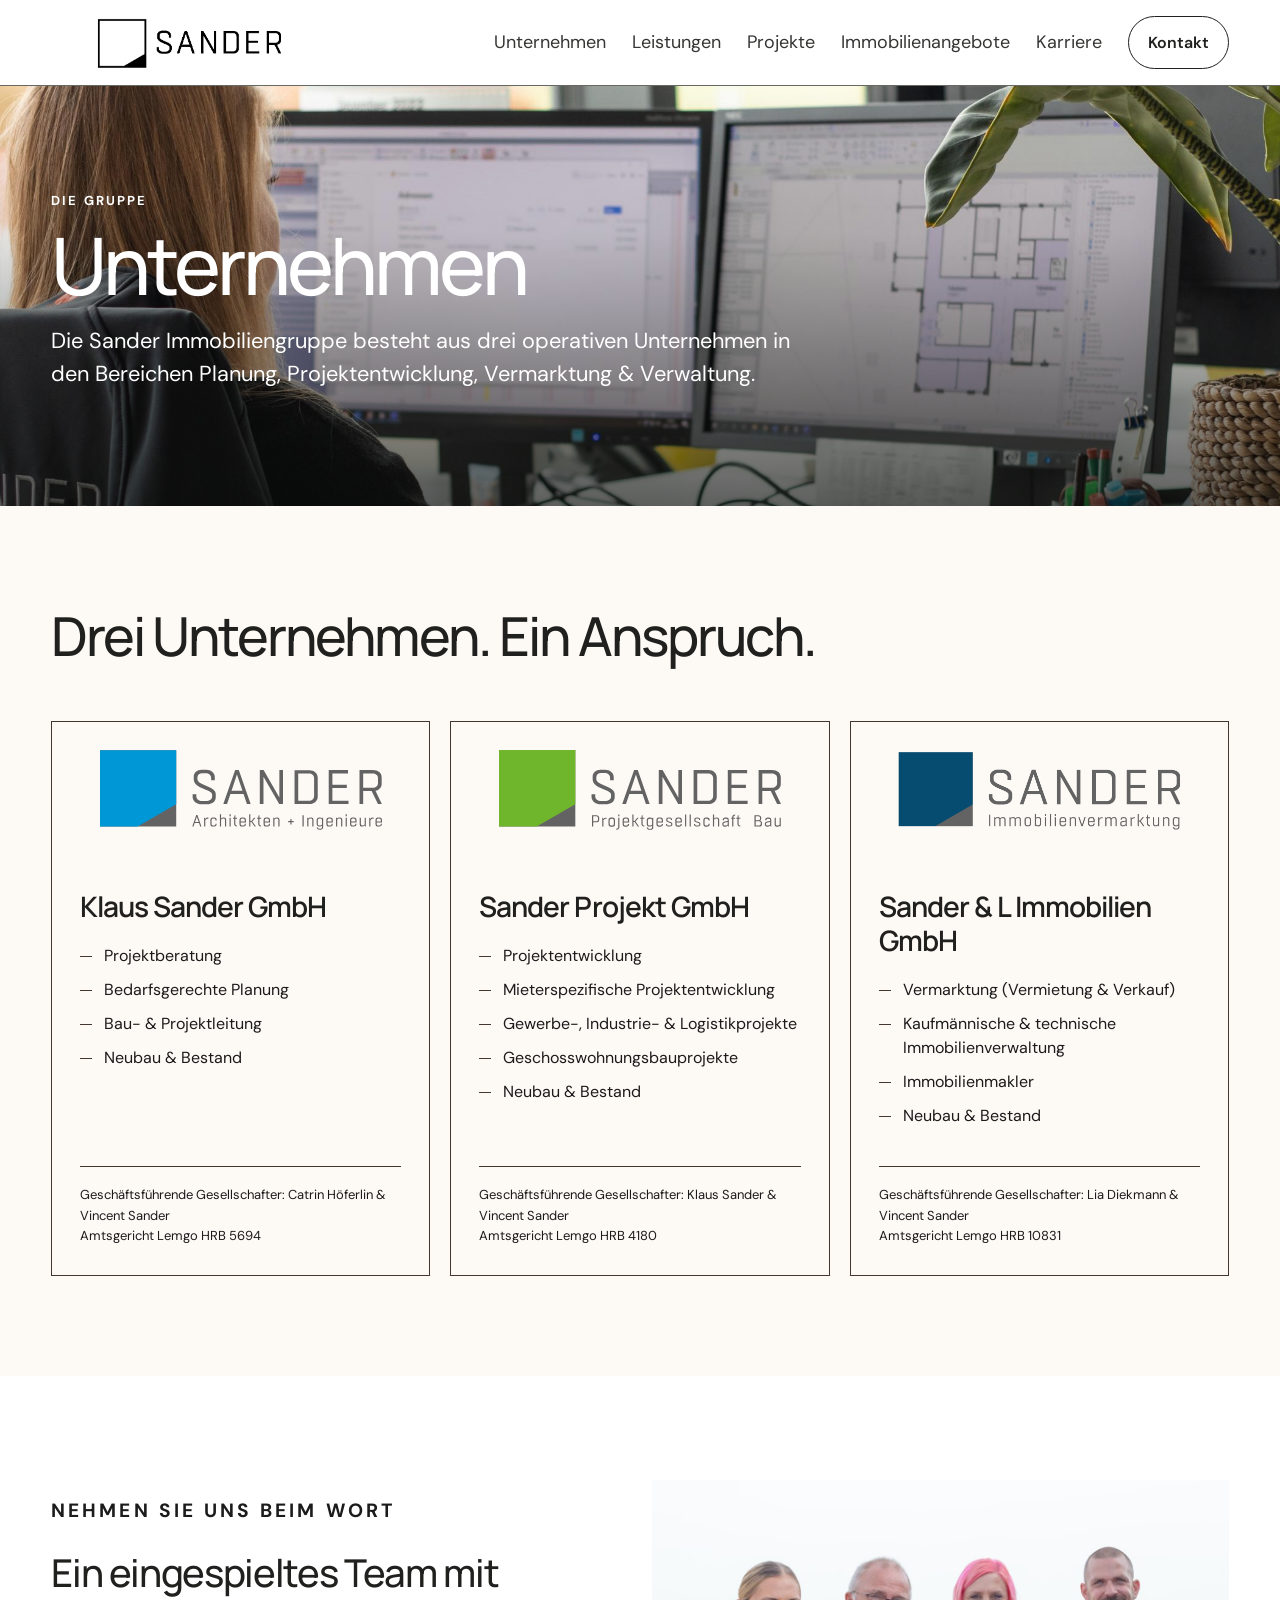
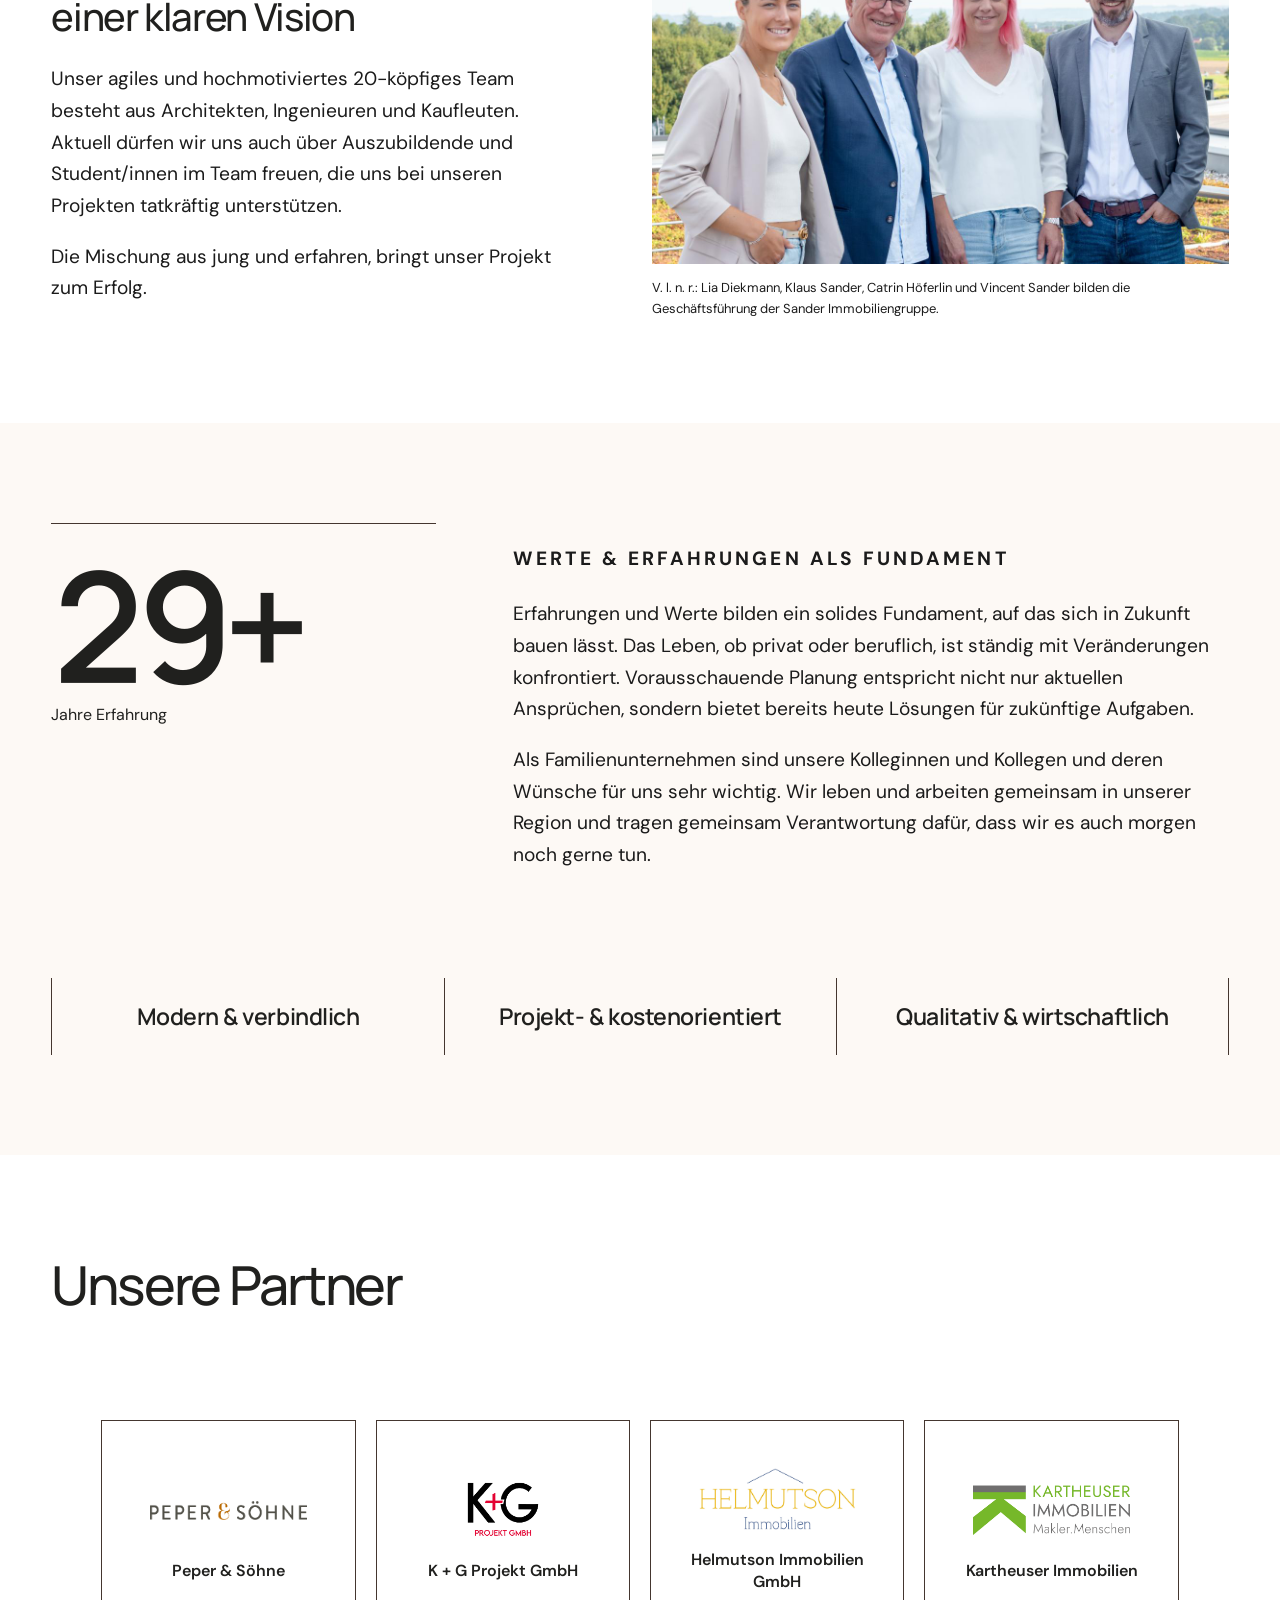
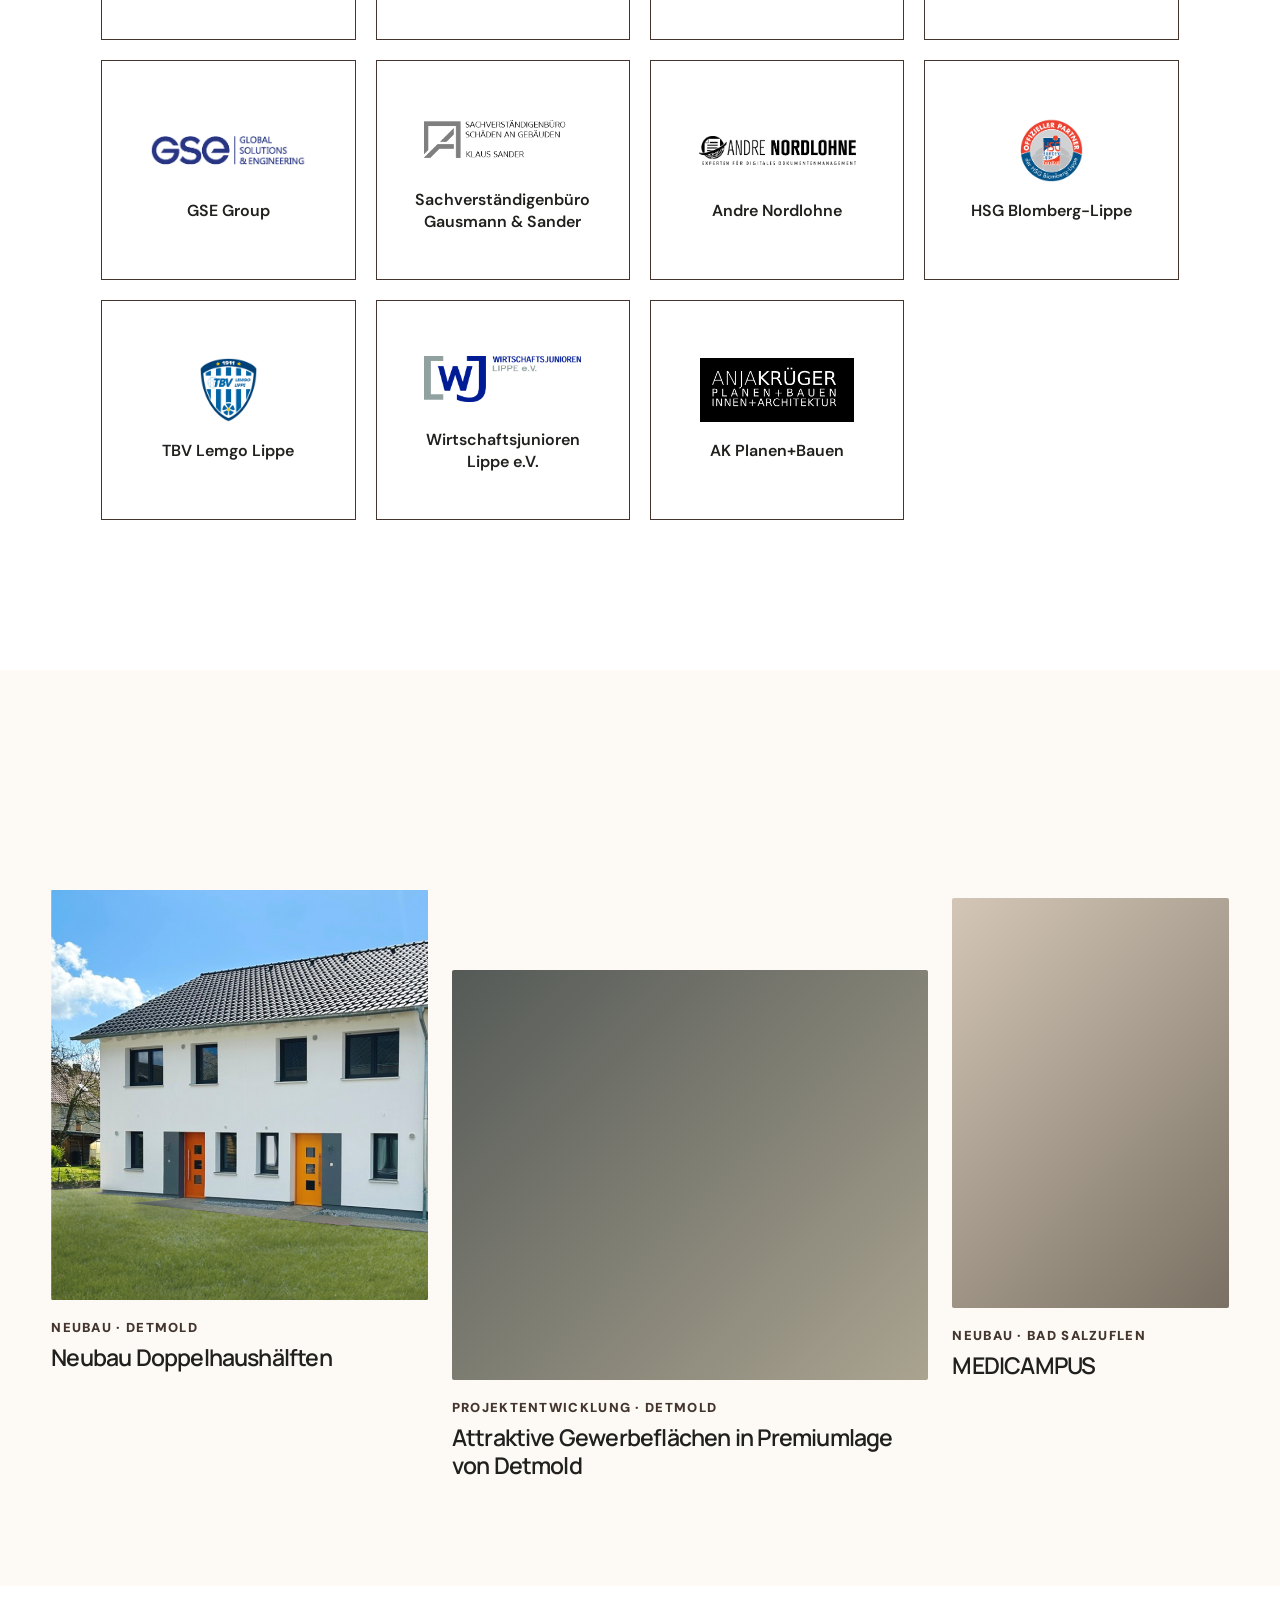
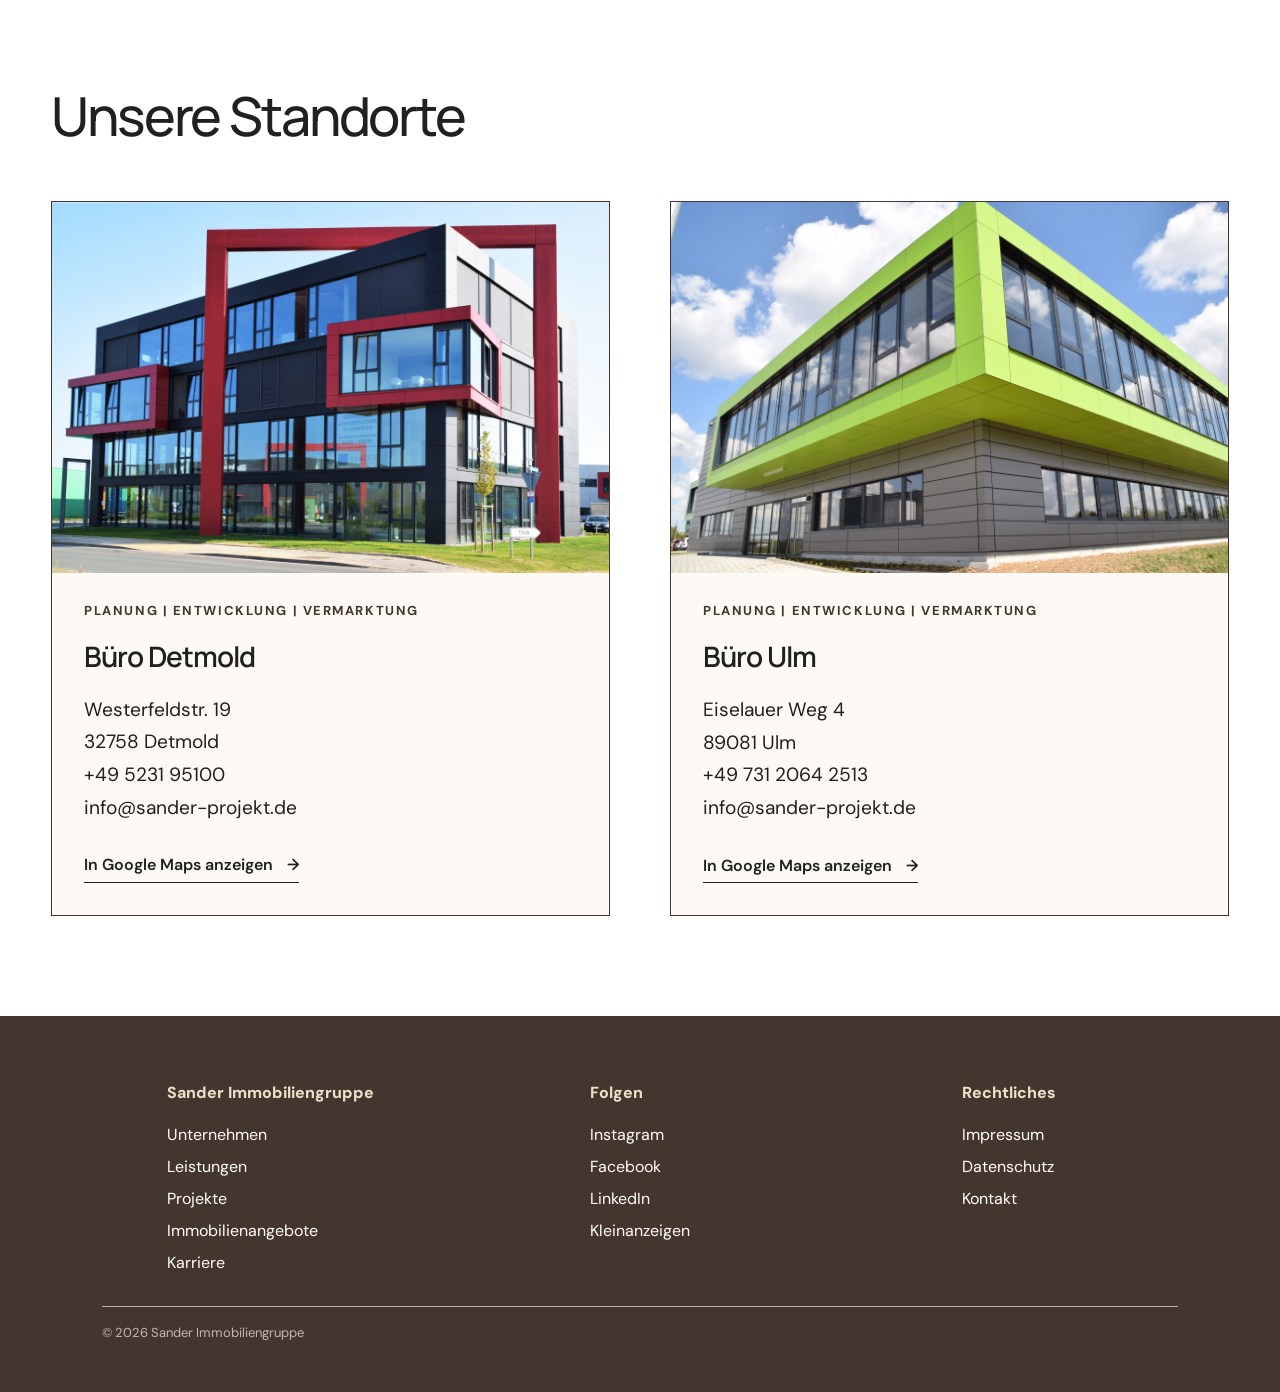
==== public/Unternehmen/unternehmen.html @ 99d67ad9 "Version 1.1" ====
<!-- unternehmen.html -->
<!doctype html>
<html lang="de">
<head>
  <meta charset="utf-8">
  <meta name="viewport" content="width=device-width, initial-scale=1">

  <title>Unternehmen | Sander Immobiliengruppe</title>
  <meta name="description" content="Die Sander Immobiliengruppe: drei Unternehmen für Planung, Projektentwicklung, Vermarktung und Verwaltung. Familienunternehmen mit über 30 Jahren Erfahrung, Büros in Detmold und Ulm.">
  <link rel="canonical" href="https://sander-projekt.de/unternehmen">
  <meta name="robots" content="index, follow">
  <meta property="og:type" content="website">
  <meta property="og:site_name" content="Sander Immobiliengruppe">
  <meta property="og:title" content="Unternehmen | Sander Immobiliengruppe">
  <meta property="og:description" content="Drei Unternehmen, ein Team: Planung, Projektentwicklung, Vermarktung und Verwaltung aus einer Hand.">
  <meta property="og:url" content="https://sander-projekt.de/unternehmen">
  <meta property="og:image" content="https://sander-projekt.de/assets/images/og-image.jpg">
  <meta property="og:locale" content="de_DE">
  <meta name="twitter:card" content="summary_large_image">

  <!-- Favicon-Zeilen aus karriere.html übernehmen -->
  <link rel="stylesheet" href="../assets/css/styles.css">
  <link rel="stylesheet" href="unternehmen.css">

  <script type="application/ld+json">
  {
    "@context": "https://schema.org",
    "@type": "Organization",
    "name": "Sander Immobiliengruppe",
    "url": "https://sander-projekt.de",
    "email": "info@sander-projekt.de",
    "telephone": "+49 5231 95100",
    "address": {
      "@type": "PostalAddress",
      "streetAddress": "Westerfeldstr. 19",
      "postalCode": "32758",
      "addressLocality": "Detmold",
      "addressCountry": "DE"
    }
  }
  </script>
</head>

<body class="subpage">
  <a class="skip-link" href="#inhalt">Zum Inhalt springen</a>

  <header class="site-header" data-header>
    <a class="brand" href="../index.html" aria-label="Sander Immobiliengruppe">
      <img class="brand-logo" src="../assets/images/logo_weiß.png" alt="Sander Immobiliengruppe">
    </a>
    <button class="menu-toggle" type="button" aria-expanded="false" aria-label="Menü"><span></span><span></span></button>
    <nav class="main-nav" aria-label="Hauptnavigation">
      <a href="unternehmen.html" aria-current="page">Unternehmen</a>
      <a href="../Leistungen/leistungen.html">Leistungen</a>
      <a href="../index.html#projekte">Projekte</a>
      <a href="../Immobilienangebote/immobilienangebote.html">Immobilienangebote</a>
      <a href="../Karriere/karriere.html">Karriere</a>
      <a class="nav-contact" href="../index.html#kontakt">Kontakt</a>
    </nav>
  </header>

  <main id="inhalt">
    <!-- Hero -->
    <section class="firm-hero">
      <div class="firm-hero__media"><img src="../assets/images/unternehmen-hero.jpg" alt="Frau am Schreibtisch"> </div>
      <div class="container firm-hero__content">
        <p class="eyebrow">Die Gruppe</p>
        <h1>Unternehmen</h1>
        <p class="firm-hero__lead">Die Sander Immobiliengruppe besteht aus drei operativen Unternehmen in den Bereichen Planung, Projektentwicklung, Vermarktung &amp; Verwaltung.</p>
      </div>
    </section>

    <!-- Drei Unternehmen -->
    <section class="section container" aria-labelledby="firmen-title">
      <h2 id="firmen-title" class="firm-title reveal">Drei Unternehmen. Ein Anspruch.</h2>
      <div class="firm-cards">
        <article class="firm-card reveal">
          <img class="firm-card__logo" src="../assets/images/sander-architektur.svg" alt="Klaus Sander GmbH" loading="lazy"> 
          <h3>Klaus Sander GmbH</h3>
          <ul class="firm-list">
            <li>Projektberatung</li>
            <li>Bedarfsgerechte Planung</li>
            <li>Bau- &amp; Projektleitung</li>
            <li>Neubau &amp; Bestand</li>
          </ul>
          <p class="firm-card__legal">Geschäftsführende Gesellschafter: Catrin Höferlin &amp; Vincent Sander<br>Amtsgericht Lemgo HRB 5694</p>
        </article>
        <article class="firm-card reveal">
          <img class="firm-card__logo" src="../assets/images/sander-projekt.svg" alt="Sander Projekt GmbH" loading="lazy">
          <h3>Sander Projekt GmbH</h3>
          <ul class="firm-list">
            <li>Projektentwicklung</li>
            <li>Mieterspezifische Projektentwicklung</li>
            <li>Gewerbe-, Industrie- &amp; Logistikprojekte</li>
            <li>Geschosswohnungsbauprojekte</li>
            <li>Neubau &amp; Bestand</li>
          </ul>
          <p class="firm-card__legal">Geschäftsführende Gesellschafter: Klaus Sander &amp; Vincent Sander<br>Amtsgericht Lemgo HRB 4180</p>
        </article>
        <article class="firm-card reveal">
          <img class="firm-card__logo" src="../assets/images/sander-immobilienvermarktung.png" alt="Sander & L Immobilien GmbH" loading="lazy">
          <h3>Sander &amp; L Immobilien GmbH</h3>
          <ul class="firm-list">
            <li>Vermarktung (Vermietung &amp; Verkauf)</li>
            <li>Kaufmännische &amp; technische Immobilienverwaltung</li>
            <li>Immobilienmakler</li>
            <li>Neubau &amp; Bestand</li>
          </ul>
          <p class="firm-card__legal">Geschäftsführende Gesellschafter: Lia Diekmann &amp; Vincent Sander<br>Amtsgericht Lemgo HRB 10831</p>
        </article>
      </div>
    </section>

    <!-- Die Geschäftsführung -->
    <section class="section-muted">
      <div class="container firm-team">
        <div class="firm-team__text reveal">
          <p class="section-label">Nehmen Sie uns beim Wort</p>
          <h2>Ein eingespieltes Team mit einer klaren Vision</h2>
          <p>Unser agiles und hochmotiviertes 20-köpfiges Team besteht aus Architekten, Ingenieuren und Kaufleuten. Aktuell dürfen wir uns auch über Auszubildende und Student/innen im Team freuen, die uns bei unseren Projekten tatkräftig unterstützen.</p>
          <p>Die Mischung aus jung und erfahren, bringt unser Projekt zum Erfolg.</p>
        </div>
        <figure class="firm-team__media reveal">
          <div class="firm-photo"><img src="../assets/images/gf.jpg" alt="Die Geschäftsführung der Sander Immobiliengruppe" loading="lazy"></div>
          <figcaption>V. l. n. r.: Lia Diekmann, Klaus Sander, Catrin Höferlin und Vincent Sander bilden die Geschäftsführung der Sander Immobiliengruppe.</figcaption>
        </figure>
      </div>
    </section>

    <!-- Werte & Erfahrungen -->
    <section class="section container" aria-labelledby="werte-title">
      <div class="firm-values">
        <div class="firm-stat reveal">
          <strong data-count="30" data-suffix="+">30+</strong> 
          <span>Jahre Erfahrung</span>
        </div>
        <div class="firm-values__text reveal">
          <p class="section-label">Werte &amp; Erfahrungen als Fundament</p>
          <p>Erfahrungen und Werte bilden ein solides Fundament, auf das sich in Zukunft bauen lässt. Das Leben, ob privat oder beruflich, ist ständig mit Veränderungen konfrontiert. Vorausschauende Planung entspricht nicht nur aktuellen Ansprüchen, sondern bietet bereits heute Lösungen für zukünftige Aufgaben.</p>
          <p>Als Familienunternehmen sind unsere Kolleginnen und Kollegen und deren Wünsche für uns sehr wichtig. Wir leben und arbeiten gemeinsam in unserer Region und tragen gemeinsam Verantwortung dafür, dass wir es auch morgen noch gerne tun.</p>
        </div>
      </div>
      <ul class="firm-pillars">
        <li class="reveal">Modern &amp; verbindlich</li>
        <li class="reveal">Projekt- &amp; kostenorientiert</li>
        <li class="reveal">Qualitativ &amp; wirtschaftlich</li>
      </ul>
    </section>

    <!-- Partner -->
    <section class="section firm-partners-section" aria-labelledby="partner-title">
      <div class="container">                                                          <!-- NEU -->
        <h2 id="partner-title" class="firm-title reveal">Unsere Partner</h2>
        <ul class="firm-partners">
          <li class="reveal"><a class="firm-partner" href="https://HIER-PARTNER-URL" target="_blank" rel="noopener"><img src="../assets/images/partner/peper-soehne.png" alt="" loading="lazy"><span>Peper &amp; Söhne</span></a></li>
          <li class="reveal"><a class="firm-partner" href="https://HIER-PARTNER-URL" target="_blank" rel="noopener"><img src="../assets/images/partner/kg.png" alt="" loading="lazy"><span>K + G Projekt GmbH</span></a></li>
          <li class="reveal"><a class="firm-partner" href="https://HIER-PARTNER-URL" target="_blank" rel="noopener"><img src="../assets/images/partner/helmutson.png" alt="" loading="lazy"><span>Helmutson Immobilien GmbH</span></a></li>
          <li class="reveal"><a class="firm-partner" href="https://HIER-PARTNER-URL" target="_blank" rel="noopener"><img src="../assets/images/partner/kartheuser.png" alt="" loading="lazy"><span>Kartheuser Immobilien</span></a></li>

          <li class="reveal"><a class="firm-partner" href="https://HIER-PARTNER-URL" target="_blank" rel="noopener"><img src="../assets/images/partner/gse.png" alt="" loading="lazy"><span>GSE Group</span></a></li>
          <li class="reveal"><a class="firm-partner" href="https://HIER-PARTNER-URL" target="_blank" rel="noopener"><img src="../assets/images/partner/gausmann.png" alt="" loading="lazy"><span>Sachverständigenbüro Gausmann &amp; Sander</span></a></li>
          <li class="reveal"><a class="firm-partner" href="https://HIER-PARTNER-URL" target="_blank" rel="noopener"><img src="../assets/images/partner/nordlohne.png" alt="" loading="lazy"><span>Andre Nordlohne</span></a></li>
          <li class="reveal"><a class="firm-partner" href="https://HIER-PARTNER-URL" target="_blank" rel="noopener"><img src="../assets/images/partner/hsg.png" alt="" loading="lazy"><span>HSG Blomberg-Lippe</span></a></li>

          <li class="reveal"><a class="firm-partner" href="https://HIER-PARTNER-URL" target="_blank" rel="noopener"><img src="../assets/images/partner/tbv.png" alt="" loading="lazy"><span>TBV Lemgo Lippe</span></a></li>
          <li class="reveal"><a class="firm-partner" href="https://HIER-PARTNER-URL" target="_blank" rel="noopener"><img src="../assets/images/partner/junioren.png" alt="" loading="lazy"><span>Wirtschaftsjunioren Lippe e.V.</span></a></li>
          <li class="reveal"><a class="firm-partner" href="https://HIER-PARTNER-URL" target="_blank" rel="noopener"><img src="../assets/images/partner/ak.png" alt="" loading="lazy"><span>AK Planen+Bauen</span></a></li>
        </ul>
      </div>
    </section>

    <!-- Projekte -->
   <section id="projekte" class="section container">
      <div class="section-head split reveal">
        <div>

          <h2>Projekte mit Substanz</h2>
        </div>

        <a class="text-link" href="Projekte/projekte.html">
          Alle Projekte ansehen <span>↗</span>
        </a>
      </div>

      <div
        id="projects-grid"
        class="project-grid"
        aria-live="polite"
      ></div>

    </section>

    <!-- Standorte -->
    <section class="section-muted" aria-labelledby="standorte-title">
      <div class="container">
        <h2 id="standorte-title" class="firm-title reveal">Unsere Standorte</h2>
        <div class="firm-locations">
          <article class="firm-location reveal">
            <img class="firm-location__img" src="../assets/images/Buero_rot.png" alt="Büro Detmold" loading="lazy">
            <p class="firm-location__tag">Planung | Entwicklung | Vermarktung</p>
            <h3>Büro Detmold</h3>
            <address>
              Westerfeldstr. 19<br>32758 Detmold<br>
              <a href="tel:+495231 95100">+49 5231 95100</a><br>
              <a href="mailto:info@sander-projekt.de">info@sander-projekt.de</a>
            </address>
            <a class="text-link" href="https://www.google.com/maps/search/?api=1&amp;query=Westerfeldstr.+19+32758+Detmold" target="_blank" rel="noopener">In Google Maps anzeigen <span aria-hidden="true">→</span></a>
          </article>
          <article class="firm-location reveal">
            <img class="firm-location__img" src="../assets/images/Buero_gruen.jpg" alt="Büro Ulm" loading="lazy"> 
            <p class="firm-location__tag">Planung | Entwicklung | Vermarktung</p>
            <h3>Büro Ulm</h3>
            <address>
              Eiselauer Weg 4<br>89081 Ulm<br>
              <a href="tel:+4973120642513">+49 731 2064 2513</a><br>
              <a href="mailto:info@sander-projekt.de">info@sander-projekt.de</a>
            </address>
            <a class="text-link" href="https://www.google.com/maps/search/?api=1&amp;query=Eiselauer+Weg+4+89081+Ulm" target="_blank" rel="noopener">In Google Maps anzeigen <span aria-hidden="true">→</span></a>
          </article>
        </div>
      </div>
    </section>
  </main>

  <!-- Footer -->
 <footer class="site-footer">
    <div class="container footer-grid">

      <div>
        <p class="footer-label">Sander Immobiliengruppe</p>
        <a href="../Unternehmen/unternehmen.html">Unternehmen</a>
        <a href="../Leistungen/leistungen.html">Leistungen</a>
        <a href="../Projekte/projekte.html">Projekte</a>
        <a href="../Immobilienangebote/immobilienangebote.html">Immobilienangebote</a>
        <a href="../Karriere/karriere.html">Karriere</a>
      </div>

      <div>
        <p class="footer-label">Folgen</p>
        <a href="[INSTAGRAM-URL]" rel="noopener noreferrer">Instagram</a>
        <a href="[FACEBOOK-URL]" rel="noopener noreferrer">Facebook</a>
        <a href="[LINKEDIN-URL]" rel="noopener noreferrer">LinkedIn</a>
        <a href="[KLEINANZEIGEN-URL]" rel="noopener noreferrer">Kleinanzeigen</a>
      </div>

      <div>
        <p class="footer-label">Rechtliches</p>
        <a href="../impressum.html">Impressum</a>
        <a href="../datenschutz.html">Datenschutz</a>
        <a href="../kontakt.html">Kontakt</a>
      </div>

      <p class="copyright">
        © <span data-year></span> Sander Immobiliengruppe
      </p>
    </div>
  </footer>

  
  <script src="../assets/js/projects-data.js"></script>
  <script src="unternehmen.js"></script>
</body>
</html>
---- public/assets/css/styles.css ----
@import url(
  "https://fonts.googleapis.com/css2?family=DM+Sans:opsz,wght@9..40,400;9..40,500;9..40,600;9..40,700&family=Manrope:wght@400;500;600;700&display=swap"
);

:root {
  --bg: #fdf9f5;
  --surface: #fff;
  --text: #20201e;
  --muted: #1B1B1B;
  --line: #44362f;
  --dark: #333333;
  --dark-text: #f8f6f2;
  --peach: #44362f;
  --olive: #44362f;

  --font-display: "Manrope", Arial, sans-serif;
  --font-body: "DM Sans", Arial, sans-serif;

  --container: 1480px;
  --gutter: clamp(20px, 4vw, 56px);
  --space: clamp(52px, 10vw, 100px);
  --radius: 18px;
  --step--1: clamp(0.78rem, 0.74rem + 0.18vw, 0.9rem);

  /* Schriftgrößen – einheitlich für alle Seiten */
  --fs-hero: clamp(42px, 6.2vw, 90px);   /* Startseite: große Hero-Überschrift */
  --fs-h1: clamp(32px, 4.2vw, 60px);     /* Abschnitts- und Seitenüberschriften */
  --fs-h2: clamp(28px, 3vw, 44px);       /* Unterüberschriften großer Blöcke */
  --fs-h3: clamp(24px, 2.2vw, 32px);     /* Kartentitel (Leistungen, Stellen) */
  --fs-h4: clamp(20px, 1.8vw, 24px);     /* kleine Titel (Firmen, Projekte) */
  --fs-lead: clamp(20px, 1.7vw, 26px);   /* Einleitungstexte, Abschnitts-Label */
  --fs-body: clamp(18px, 1.5vw, 22px);   /* Fließtext */
  --fs-small: clamp(16px, 1.2vw, 18px);  /* Listen, Buttons, Formulare, Footer */
  --fs-label: 13px;                      /* Kleinschrift in Großbuchstaben */
}



/* Grundlagen */

* {
  box-sizing: border-box;
}

html {
  scroll-behavior: smooth;
}

body {
  margin: 0;
  background: var(--bg);
  color: var(--text);
  font: 400 16px/1.6 var(--font-body);
}

a {
  color: inherit;
  text-decoration: none;
}

button,
input,
select,
textarea {
  font: inherit;
}

.container {
  width: min(var(--container), calc(100% - 2 * var(--gutter)));
  margin: auto;
}

/* Accessibility */

.skip-link {
  position: fixed;
  top: 8px;
  left: 8px;
  z-index: 1000;
  padding: 10px;
  background: var(--peach);
  color: #20201e;
  transform: translateY(-150%);
}

.skip-link:focus {
  transform: none;
}

.site-header {
  position: fixed !important;
  top: 0 !important;
  right: 0 !important;
  left: 0 !important;

  z-index: 99999 !important;

  display: flex !important;
  visibility: visible !important;
  opacity: 1 !important;
  transform: translateY(0) !important;

  height: 86px;
  padding: 0 var(--gutter);

  background: transparent;
  border-bottom: 1px solid transparent;
  color: #fff;

  transition:
    background-color 0.25s ease,
    border-color 0.25s ease,
    color 0.25s ease;
}

.site-header .brand-logo {
  filter: brightness(0) invert(1);
  transition: filter 0.25s ease;
}

/* Header */

.site-header {
  position: absolute;
  inset: 0 0 auto;
  z-index: 10;

  display: flex;
  align-items: center;
  justify-content: space-between;

  height: 86px;
  padding: 0 var(--gutter);
  color: #fff;
}

.brand {
  display: flex;
  align-items: center;
  line-height: 1;
}

.brand-logo {
  display: block;
  width: 280px;
  height: auto;
  align-items: center;
}

.main-nav {
  display: flex;
  align-items: center;
  gap: 26px;

  font-size: 18px;
}

.main-nav a:not(.nav-contact) {
  opacity: 0.9;
}

.nav-contact,
.button {
  display: inline-flex;
  align-items: center;
  justify-content: center;
  gap: 20px;

  padding: 13px 19px;
  border: 1px solid currentColor;
  border-radius: 999px;

  font-size: var(--fs-small);
  font-weight: 600;
  transition: 0.25s ease;
}

.nav-contact:hover {
  background: #fff;
  color: #20201e;
}

.main-nav a:hover {
  opacity: 1;
  text-decoration: underline;
}

.menu-toggle,
.footer-consent {
  border: 0;
  background: none;
  color: inherit;
  cursor: pointer;
}

.menu-toggle {
  display: none;
}

/* Hero */

.hero {
  position: relative;

  display: grid;
  align-items: end;

  min-height: 760px;
  height: 100svh;
  overflow: hidden;

  background: #383934;
  color: #fff;
}

.hero-media,
.hero-image {
  position: absolute;
  inset: 0;
}

.hero-image {
  position: absolute;
  inset: 0;

  background-image:
    linear-gradient(
      to bottom,
      rgba(10, 12, 10, 0.70) 0,
      rgba(10, 12, 10, 0.58) 72px,
      rgba(10, 12, 10, 0.24) 180px,
      rgba(10, 12, 10, 0) 330px
    ),

    linear-gradient(
      to left,
      rgba(10, 12, 10, 0.04) 0%,
      rgba(10, 12, 10, 0.07) 22%,
      rgba(10, 12, 10, 0.14) 42%,
      rgba(10, 12, 10, 0.30) 60%,
      rgba(10, 12, 10, 0.58) 76%,
      rgba(10, 12, 10, 0.687) 90%,
      rgba(10, 12, 10, 0.707) 100%
    ),
    url("../images/Buero_gruen.jpg");

  background-size: cover;
  background-position: center;
  background-repeat: no-repeat;

  transform: scale(1.01);
}

.hero-content {
  position: relative;
  padding-bottom: clamp(68px, 10vh, 122px);
}

.eyebrow,
.section-label {
  font-size: var(--fs-label);
  font-weight: 700;
  letter-spacing: 0.16em;
  text-transform: uppercase;
}

.hero h1 {
  max-width: 900px;
  margin: 16px 0 24px;

  font: 600 var(--fs-hero) / 1.04 var(--font-display);
  letter-spacing: -0.05em;
}

.hero h1 em {
  font-weight: 400;
}

.hero-copy {
  max-width: 60ch;
  margin-bottom: 34px;

  font-size: var(--fs-body);
}

.button-row {
  display: flex;
  flex-wrap: wrap;
  align-items: center;
  gap: 28px;
}

.button-primary {
  border-color: #fff;
  background: #fff;
  color: #20201e;
}

.button:hover {
  transform: translateY(-2px);
  box-shadow: 0 8px 24px rgba(0, 0, 0, 0.12);
}

.text-link {
  display: inline-block;
  padding-bottom: 4px;
  font-size: var(--fs-small);
  border-bottom: 1px solid currentColor;
  font-weight: 600;
  transition: transform 0.25s ease;
}

.text-link span {
  margin-left: 10px;
}

.text-link:hover {
  transform: translateY(-2px);
}
.hero-index {
  position: absolute;
  right: var(--gutter);
  bottom: 35px;

  font-size: var(--fs-label);
  letter-spacing: 0.1em;
}

/* Allgemeine Bereiche */

.section {
  padding: var(--space) 0;
}

.section-label {
  margin-bottom: 24px;
  font-size: var(--fs-lead);
  color: var(--olive);
}

.two-col {
  display: grid;
  grid-template-columns: 1.1fr 1fr;
  align-items: start;
  gap: 10%;
}

.two-col h2,
.section-head h2,
.contact h2 {
  margin: 0;

  font: 500 var(--fs-h1) / 1.12 var(--font-display);
  letter-spacing: -0.045em;
}

.two-col p {
  max-width: 60ch;
  margin: 0 0 18px;

  color: var(--muted);
  font-size: var(--fs-body);
  line-height: 1.65;
}

.placeholder-note {
  padding-left: 14px;
  border-left: 2px solid var(--peach);

  color: var(--olive) !important;
  font-size: var(--fs-small) !important;
}

/* =========================================================
   FIRMEN-GRID – wachsende Karten mit Linien (aus Portfolio)
   ========================================================= */

.firm-cards {
  display: grid;
  grid-template-columns: repeat(3, 1fr);
  gap: 20px;
  margin-top: 5ch;
}

.firm-card {
  display: flex;
  flex-direction: column;
  padding: 28px;
  border: 1px solid var(--line);
  transition: 0.25s;
}

.firm-card:hover {
  background: var(--surface);
  transform: translateY(-3px);
}

.firm-card h3 {
  margin: 28px 0 20px;
  font: 600 var(--fs-h3) / 1.2 var(--font-display);
  letter-spacing: -0.035em;
}

.firm-card__logo {
  display: block;
  width: auto;
  max-width: 100%;
  height: 80px;                 
  margin: 0 0 32px;
  object-fit: contain;
  object-position: center;
}

.firm-list {
  margin: 0 0 28px;
  padding: 0;
  list-style: none;
}

.firm-list li {
  position: relative;
  padding: 0 0 10px 24px;
  color: var(--muted);
  font-size: var(--fs-small);
  line-height: 1.5;
}

.firm-list li::before {
  content: "";
  position: absolute;
  top: 0.78em;
  left: 0;
  width: 12px;
  height: 1px;
  background: var(--olive);
}

.firm-card__legal {
  margin: auto 0 0;
  padding-top: 18px;
  border-top: 1px solid var(--line);
  color: var(--muted);
  font-size: var(--fs-label);
  line-height: 1.6;
}

/* Leistungen */
.section-muted {
  padding: var(--space) 0;
  background: var(--surface);
}
.service-list {
  display: grid;
  --service-gap: clamp(24px, 3vw, 56px);
  grid-template-columns: repeat(
    auto-fit,
    minmax(min(100%, max(300px, calc((100% - 2 * var(--service-gap)) / 3 - 1px))), 1fr)
  );
  column-gap: var(--service-gap);
  row-gap: clamp(40px, 6vh, 72px);
  margin-top: 65px;
}

.service-card {
  display: flex;
  flex-direction: column;
  padding-top: 24px;
  border-top: 1.5px solid rgba(3, 3, 3, 0.173);
  transition: border-color 0.3s ease;
}

.service-card:hover {
  border-top-color: var(--peach);
}

.service-card > span {
  margin-bottom: clamp(20px, 5vh, 40px);
  color: var(--peach);
  font-size: var(--fs-small);
  letter-spacing: 0.04em;
}

.service-card h3 {
  margin: 0 0 14px;
  font: 600 var(--fs-h3) / 1.15 var(--font-display);
  letter-spacing: -0.02em;
}

.service-card p {
  max-width: 38ch;
  font-size: var(--fs-body);
  margin: 0;
  color: var(--muted);
  line-height: 1.6;
}

/* Projekte */

.split {
  display: flex;
  align-items: end;
  justify-content: space-between;
  gap: 30px;

  max-width: none;
}

.project-grid {
  display: grid;
  grid-template-columns: repeat(12, 1fr);
  gap: 24px;
  
  margin-top: 60px;
}

.project-card {
  grid-column: span 4;
}

.project-card:nth-child(2) {
  grid-column: span 5;
  margin-top: 80px;
}

.project-card:nth-child(3) {
  grid-column: span 3;
  margin-top: 8px;
}

.project-image {
  position: relative;
  overflow: hidden;
}

.project-image img {
  display: block;
  width: 100%;
  height: 100%;
  object-fit: cover;
}
.project-image {
  height: clamp(250px, 32vw, 430px);
  margin-bottom: 18px;
  border-radius: 2px;

  background: linear-gradient(135deg, #a29f94, #5c6257);
}

.project-card:nth-child(2) .project-image {
  background: linear-gradient(135deg, #555a57, #aaa390);
}

.project-card:nth-child(3) .project-image {
  background: linear-gradient(135deg, #d3c6b6, #7a7164);
}

.project-meta {
  color: var(--olive);
  font-size: var(--fs-label);
  font-weight: 900;
  letter-spacing: 0.1em;
  text-transform: uppercase;
}

.project-card h3 {
  margin: 6px 0;

  font: 600 var(--fs-h4) / 1.2 var(--font-display);
  letter-spacing: -0.035em;
}

.project-card {
  display: block;  
  align-self: start;        
  height: fit-content;                  
  color: inherit;
  text-decoration: none;
  cursor: pointer;
}

.project-card.reveal.is-visible {
  transition: transform 0.35s ease, opacity 0.6s ease;   
}

.project-card.reveal.is-visible:hover,
.project-card.reveal.is-visible:focus-visible {
  transform: scale(1.03);            
}

.project-card:focus-visible {
  outline: 2px solid var(--olive);   
  outline-offset: 6px;
}

.project-card h3 {
  transition: color 0.25s;
}

.project-card:hover h3 {
  text-decoration: underline;        
  text-underline-offset: 4px;
}

/* Kontakt */

.contact {
  padding: var(--space) 0;
  background: var(--surface);
}

.contact-grid {
  display: grid;
  grid-template-columns: 1fr 1.1fr;
  gap: 12%;
}

.contact-copy p {
  max-width: 52ch;
  color: var(--muted);
  font-size: var(--fs-body);
  line-height: 1.65;
}

.contact address {
  margin-top: 48px;
  font-size: var(--fs-body);
  color: var(--text);
  font-style: normal;
}

.contact address a {
  line-height: 1.9;
}

.contact-form {
  display: grid;
  grid-template-columns: 1fr 1fr;
  gap: 20px;
}

.field {
  display: flex;
  flex-direction: column;
  gap: 7px;
}

.field-full {
  grid-column: 1 / -1;
}

.field label,
.consent {
  font-size: var(--fs-small);
  font-weight: 600;
}

.field input,
.field select,
.field textarea {
  padding: 10px 0;
  border: 0;
  border-bottom: 1px solid var(--peach);
  border-radius: 0;
  outline: 0;

  background: transparent;
  color: var(--muted);
  font-size: var(--fs-small);
}

.field option {
  color: #20201e;
}

.field input:focus,
.field select:focus,
.field textarea:focus {
  border-color: var(--peach);
  box-shadow: 0 2px 0 var(--peach);
}

.consent {
  display: flex;
  flex-direction: row;
  align-items: flex-start;
  gap: 9px;

  color: var(--peach);
  font-weight: 400;
}

.consent input {
  margin-top: 5px;
  accent-color: var(--peach);
}

.consent a {
  text-decoration: underline;
}

.button-peach {
  margin-top: 8px;
  border-color: var(--peach);

  background: var(--peach);
  color: #ffffff;
  cursor: pointer;
}

.form-status {
  margin: 0;
  font-size: var(--fs-small);
  color: var(--peach);
}

/* Footer */

.site-footer {
  padding: 2rem 0;
  background: #44362f;
  color: var(--surface);
}

.footer-grid {
  display: grid;
  grid-template-columns: 1fr 1fr 1fr;
  justify-items: center;
  gap: 0.5rem 2rem;
  padding: 1rem var(--gutter);
}

.footer-grid .copyright {
  justify-self: stretch;
  font-size: var(--fs-label);
}
.footer-label{
  color: #eae0c8;
  font-weight: 800;
}

.site-footer p {
  font-size: var(--fs-small);
}

.site-footer a:not(.brand) {
  display: block;
  width: max-content;
  margin: 0.4rem 0;
  color: var(--surface);
  font-size: var(--fs-small);
}

.copyright {
  grid-column: 1 / -1;

  margin: 1rem 0 0;
  padding-top: 1rem;
  border-top: 1px solid color-mix(in srgb, var(--surface) 60%, transparent);

  color: color-mix(in srgb, var(--surface) 65%, transparent);
}

@media (max-width: 720px) {
  .footer-grid {
    grid-template-columns: 1fr;
    justify-items: start;
  }
}
/* Animation */

.reveal {
  opacity: 0;
  transform: translateY(18px);
  transition: opacity 0.6s ease, transform 0.6s ease;
}

.reveal.is-visible {
  opacity: 1;
  transform: none;
}

/* Tablet und Mobil */
@media (max-width: 1000px) {
  .firm-cards { grid-template-columns: 1fr }
}

@media (max-width: 800px) {
  .site-header {
    height: 72px;
  }

  .menu-toggle {
    display: flex;
    align-items: center;
    gap: 8px;
  }

  .menu-toggle span {
    display: block;
    width: 18px;
    height: 1px;
    background: currentColor;
  }

  .main-nav {
    position: absolute;
    top: 72px;
    right: 0;
    left: 0;

    display: none;
    flex-direction: column;
    align-items: flex-start;

    padding: 25px var(--gutter);
    background: #20201e;
    color: #fff;
  }

  .main-nav.is-open {
    display: flex;
  }

  .nav-contact {
    margin-top: 8px;
  }

  .hero {
    min-height: 680px;
  }

  .two-col,
  .contact-grid {
    grid-template-columns: 1fr;
    gap: 34px;
  }

  .company-grid,
  .job-grid {
    grid-template-columns: 1fr;
  }

  .company-grid {
    margin-top: 55px;
  }

  .service-card {
    grid-template-columns: 38px 1fr;
    gap: 14px;
  }

  .service-card p,
  .service-card a {
    grid-column: 2;
  }

  .project-grid {
    grid-template-columns: 1fr;
    gap: 36px;
  }

  .project-card,
  .project-card:nth-child(2),
  .project-card:nth-child(3) {
    grid-column: auto;
    margin-top: 0;
  }

  .project-image {
    height: 65vw;
  }

  .process-grid {
    grid-template-columns: 1fr 1fr;
  }

  .contact-form {
    margin-top: 16px;
  }

  .footer-grid {
    grid-template-columns: 1fr;
  }

  .footer-grid small {
    grid-column: auto;
    margin-top: 10px;
  }
}

@media (max-width: 480px) {
  .hero h1 {
    font-size: 43px;
  }

  .process-grid,
  .contact-form {
    grid-template-columns: 1fr;
  }

  .field-full {
    grid-column: auto;
  }
}

@media (prefers-reduced-motion: reduce) {
  html {
    scroll-behavior: auto;
  }

  .reveal {
    opacity: 1;
    transform: none;
    transition: none;
  }

  * {
    transition: none !important;
  }
}

@media (max-width: 720px) {
  .footer-grid {
    grid-template-columns: 1fr;
  }
}

/* Tablet und Smartphone: Karten untereinander, Linien dauerhaft sichtbar */
@media (max-width: 900px) {
  .company-grid {
    flex-direction: column;
    margin-top: 60px;
  }

  .company-grid article {
    padding: 28px 24px;
    transition: none;
  }
  .company-grid article,
  .company-grid article:last-child {
    border-left: 0;
    border-right: 0;
  }
  .company-grid article:hover,
  .company-grid article:focus-within {
    flex-grow: 1;
  }

  .company-grid article::before,
  .company-grid article::after {
    opacity: 1;
    transform: scaleX(1);
  }
}

/* Touch-Geräte ohne Hover: Linien dauerhaft sichtbar */
@media (hover: none) {
  .company-grid article::before,
  .company-grid article::after {
    opacity: 1;
    transform: scaleX(1);
  }
  .project-card.reveal.is-visible:hover { transform: none; }
}

/* NEU: Tablet – Burger-Menü mit kleinem Dropdown, Kontakt-Button entfällt */
@media (max-width: 1100px) {
  .menu-toggle {
    display: flex;
    align-items: center;
    gap: 12px;
  }

  .menu-toggle span {
    display: block;
    width: 22px;
    height: 2px;
    background: currentColor;
    box-shadow: 0 -7px 0 currentColor, 0 7px 0 currentColor;
  }

  .menu-toggle span + span {
    display: none;
  }

  .main-nav {
    position: absolute;
    top: calc(100% + 6px);
    right: var(--gutter);
    left: auto;

    display: none;
    flex-direction: column;
    align-items: stretch;
    gap: 0;

    min-width: 220px;
    padding: 10px 0;
    border-radius: 12px;
    background: #20201e;
    color: #fff;
    box-shadow: 0 12px 32px rgba(0, 0, 0, 0.25);
  }

  .main-nav.is-open {
    display: flex;
  }

  .main-nav a {
    padding: 10px 24px;
  }

  .main-nav .nav-contact {
    display: none;
  }
}

/* Bewegung reduzieren */
@media (prefers-reduced-motion: reduce) {
  .company-grid article,
  .company-grid article::before,
  .company-grid article::after {
    transition: none;
  }
}
---- public/Unternehmen/unternehmen.css ----
/* unternehmen.css – komplett neu */

/* =========================================================
   Unternehmen – seitenspezifische Styles
   (Variablen, Header, Footer, .reveal, .button usw. kommen
   aus styles.css)
   Enthält:  unternehmen.html
   ========================================================= */

/* ---------- Gemeinsam ---------- */

.subpage main {
  padding-top: 86px;
}

.subpage {
  --container: 1480px;
}

.firm-title {
  margin: 0 0 clamp(32px, 5vw, 56px);
  font: 500 var(--fs-h1) / 1.1 var(--font-display);
  letter-spacing: -0.04em;
}

.firm-photo {
  position: relative;
  overflow: hidden;
  aspect-ratio: 4 / 3;
  background: linear-gradient(135deg, color-mix(in srgb, var(--olive) 35%, #fff), var(--olive));
}

.firm-photo::after {
  content: "Bildplatzhalter";
  position: absolute;
  inset: 0;
  display: grid;
  place-items: center;
  color: rgba(255, 255, 255, 0.8);
  font-size: var(--fs-label);
  font-weight: 700;
  letter-spacing: 0.12em;
  text-transform: uppercase;
}

.firm-photo img {
  position: absolute;
  inset: 0;
  z-index: 1;
  width: 100%;
  height: 100%;
  object-fit: cover;
}

/* ---------- Hero Stage ---------- */

.firm-hero {
  position: relative;
  display: flex;
  align-items: flex-end;
  min-height: clamp(360px, 40vw, 420px);
  overflow: hidden;
  color: #fff;
  background: linear-gradient(135deg, color-mix(in srgb, var(--olive) 35%, #fff), var(--olive));
}

.firm-hero__media {
  position: absolute;
  inset: 0;
}

.firm-hero__media img {
  width: 100%;
  height: 100%;
  object-fit: cover;
}

.firm-hero::before {
  content: "";
  position: absolute;
  inset: 0;
  z-index: 1;
  background: linear-gradient(to top, rgba(10, 12, 10, 0.65), rgba(10, 12, 10, 0.1) 65%, rgba(10, 12, 10, 0));
  pointer-events: none;
}

.firm-hero__content {
  position: relative;
  z-index: 2;
  padding-top: 40px;
  padding-bottom: clamp(32px, 5vw, 64px);
}

.firm-hero h1 {
  margin: 12px 0 18px;
  font: 500 var(--fs-hero) / 1.04 var(--font-display);
  letter-spacing: -0.05em;
}

.firm-hero__lead {
  max-width: 52ch;
  margin: 0;
  font-size: var(--fs-lead);
  line-height: 1.5;
}

/* ---------- Drei Unternehmen ---------- */


/* ---------- Team ---------- */

.firm-team {
  display: grid;
  grid-template-columns: minmax(0, 1fr) minmax(0, 1.1fr);
  gap: clamp(32px, 6vw, 96px);
  align-items: center;
}

.firm-team h2,
.firm-values h2 {
  margin: 0 0 24px;
  font: 500 var(--fs-h2) / 1.15 var(--font-display);
  letter-spacing: -0.035em;
}

.firm-team p,
.firm-values p {
  max-width: 60ch;
  color: var(--muted);
  font-size: var(--fs-body);
  line-height: 1.65;
}

.firm-team__media {
  margin: 0;
}

.firm-team__media .firm-photo {
  aspect-ratio: 3 / 2;
}

.firm-team figcaption {
  margin-top: 14px;
  color: var(--muted);
  font-size: var(--fs-label);
  line-height: 1.6;
}

/* ---------- Werte ---------- */

.firm-values {
  display: grid;
  grid-template-columns: minmax(0, 0.7fr) minmax(0, 1.3fr);
  gap: clamp(32px, 6vw, 96px);
  align-items: start;
}

.firm-stat {
  display: flex;
  flex-direction: column;
  padding-top: 24px;
  border-top: 1.5px solid var(--olive);
}

.firm-stat strong {
  font: 600 clamp(72px, 12vw, 160px) / 1 var(--font-display);
  letter-spacing: -0.06em;
  font-variant-numeric: tabular-nums;
  min-width: 3ch;                      
}

.firm-pillars {
  display: grid;
  grid-template-columns: repeat(3, 1fr);
  margin: clamp(48px, 7vw, 88px) 0 0;
  padding: 0;
  list-style: none;
}

.firm-pillars li {
  padding: 24px 28px;
  border-left: 1px solid var(--line);
  font: 600 var(--fs-h4) / 1.25 var(--font-display);
  letter-spacing: -0.02em;
  text-align: center;
}

.firm-pillars li:last-child {
  border-right: 1px solid var(--line);
}

.firm-pillars span {
  display: block;
  margin-bottom: 24px;
  color: var(--olive);
  font: 700 var(--fs-small) / 1 var(--font-body);
  letter-spacing: 0.04em;
}

/* ---------- Partner ---------- */

.firm-partners-section {
  background: var(--surface); 
}

.firm-partners {
  display: grid;
  grid-template-columns: repeat(4, minmax(0, 1fr));
  gap: 20px;
  margin: 0;
  padding: 50px;
  list-style: none;
}

.firm-partner {
  display: flex;
  flex-direction: column;
  align-items: center;
  justify-content: center;
  gap: 18px;
  height: 100%;
  min-height: 220px;
  padding: 28px;
  border: 1px solid var(--line);
  text-align: center;
  transition: 0.25s;
}

.firm-partner:hover,
.firm-partner:focus-visible {
  background: var(--surface);
  transform: translateY(-3px);
}

.firm-partner img {
  display: block;
  width: auto;
  max-width: 80%;
  height: 64px;  
  object-fit: contain;
}

.firm-partner span {
  font-size: var(--fs-small);
  font-weight: 600;
  line-height: 1.35;
}


/* ---------- Projekte aus styles.css ---------- */


/* ---------- Standorte ---------- */

.firm-locations {
  display: grid;
  grid-template-columns: repeat(2, 1fr);
  gap: 60px;
  max-width: 1220px;
  margin-inline: auto;
}

.firm-location {
  overflow: hidden;                 
  padding: 0 32px 32px;             
  border: 1px solid var(--line);
  background: var(--bg);
}

.firm-location__img {               
  display: block;
  width: calc(100% + 64px);         
  max-width: none;
  height: auto;
  margin: 0 -32px 28px;             
  object-fit: cover;
}

.firm-location__tag {
  margin: 0;
  color: var(--olive);
  font-size: var(--fs-label);
  font-weight: 700;
  letter-spacing: 0.12em;
  text-transform: uppercase;
}

.firm-location h3 {
  margin: 18px 0 20px;
  font: 600 var(--fs-h3) / 1.2 var(--font-display);
  letter-spacing: -0.035em;
}

.firm-location address {
  margin-bottom: 28px;
  font-size: var(--fs-body);
  font-style: normal;
  line-height: 1.7;
}

.firm-location address a:hover {
  text-decoration: underline;
}


/* =========================================================
   MEDIA QUERIES (ganz am Ende)
   ========================================================= */

@media (max-width: 1000px) {
  .firm-cards { grid-template-columns: 1fr; }
  .firm-partners { grid-template-columns: repeat(3, 1fr); }
}

@media (max-width: 800px) {
  .subpage main { padding-top: 72px; }
  .firm-hero { min-height: 320px; }
  .firm-team,
  .firm-values,
  .firm-locations,
  .firm-pillars { grid-template-columns: 1fr; }
  .firm-pillars li { border-right: 1px solid var(--line); border-bottom: 0; }
  .firm-pillars li:last-child { border-bottom: 1px solid var(--line); }
  .firm-partners { grid-template-columns: repeat(2, 1fr); }
}

@media (max-width: 1000px) {
  .firm-partners { grid-template-columns: repeat(3, minmax(0, 1fr)); }
}
@media (max-width: 800px) {
  .firm-partners { grid-template-columns: repeat(2, minmax(0, 1fr)); }
}
@media (max-width: 480px) {
  .firm-partners { grid-template-columns: 1fr; }
}
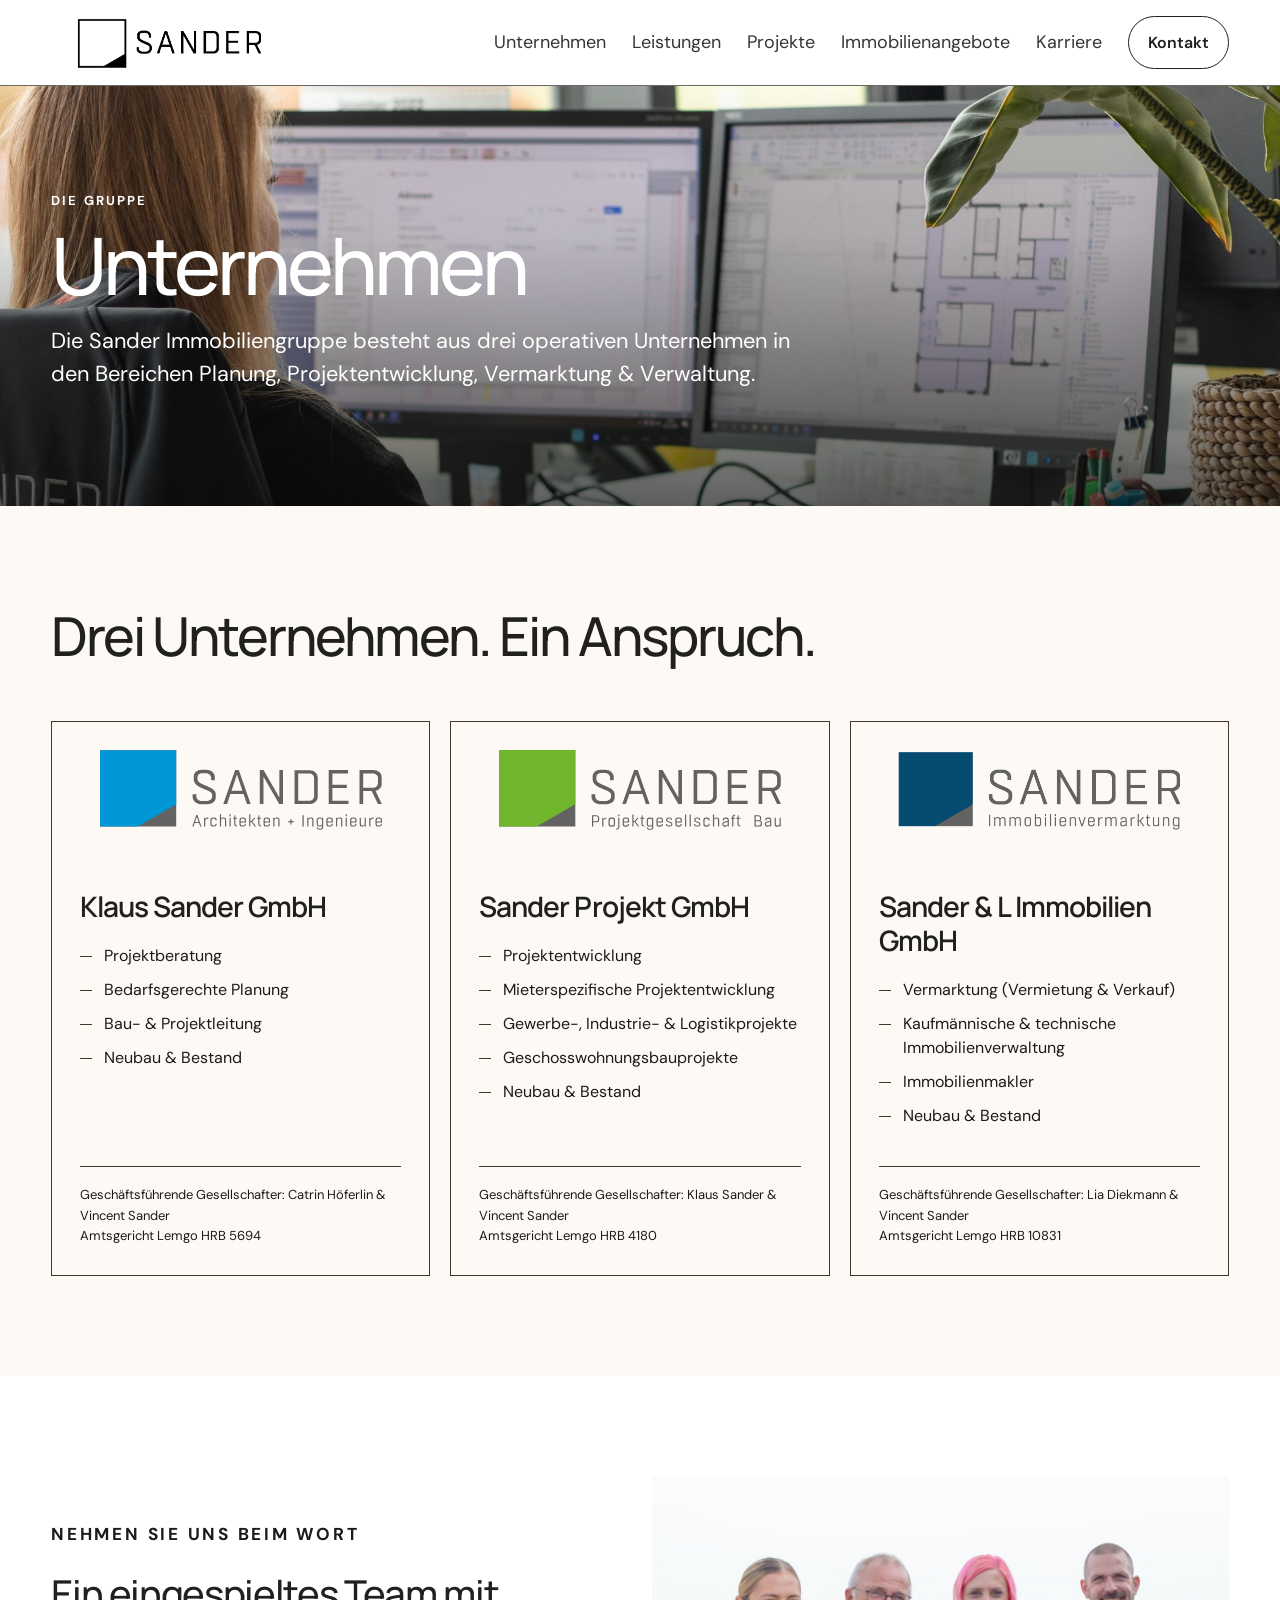
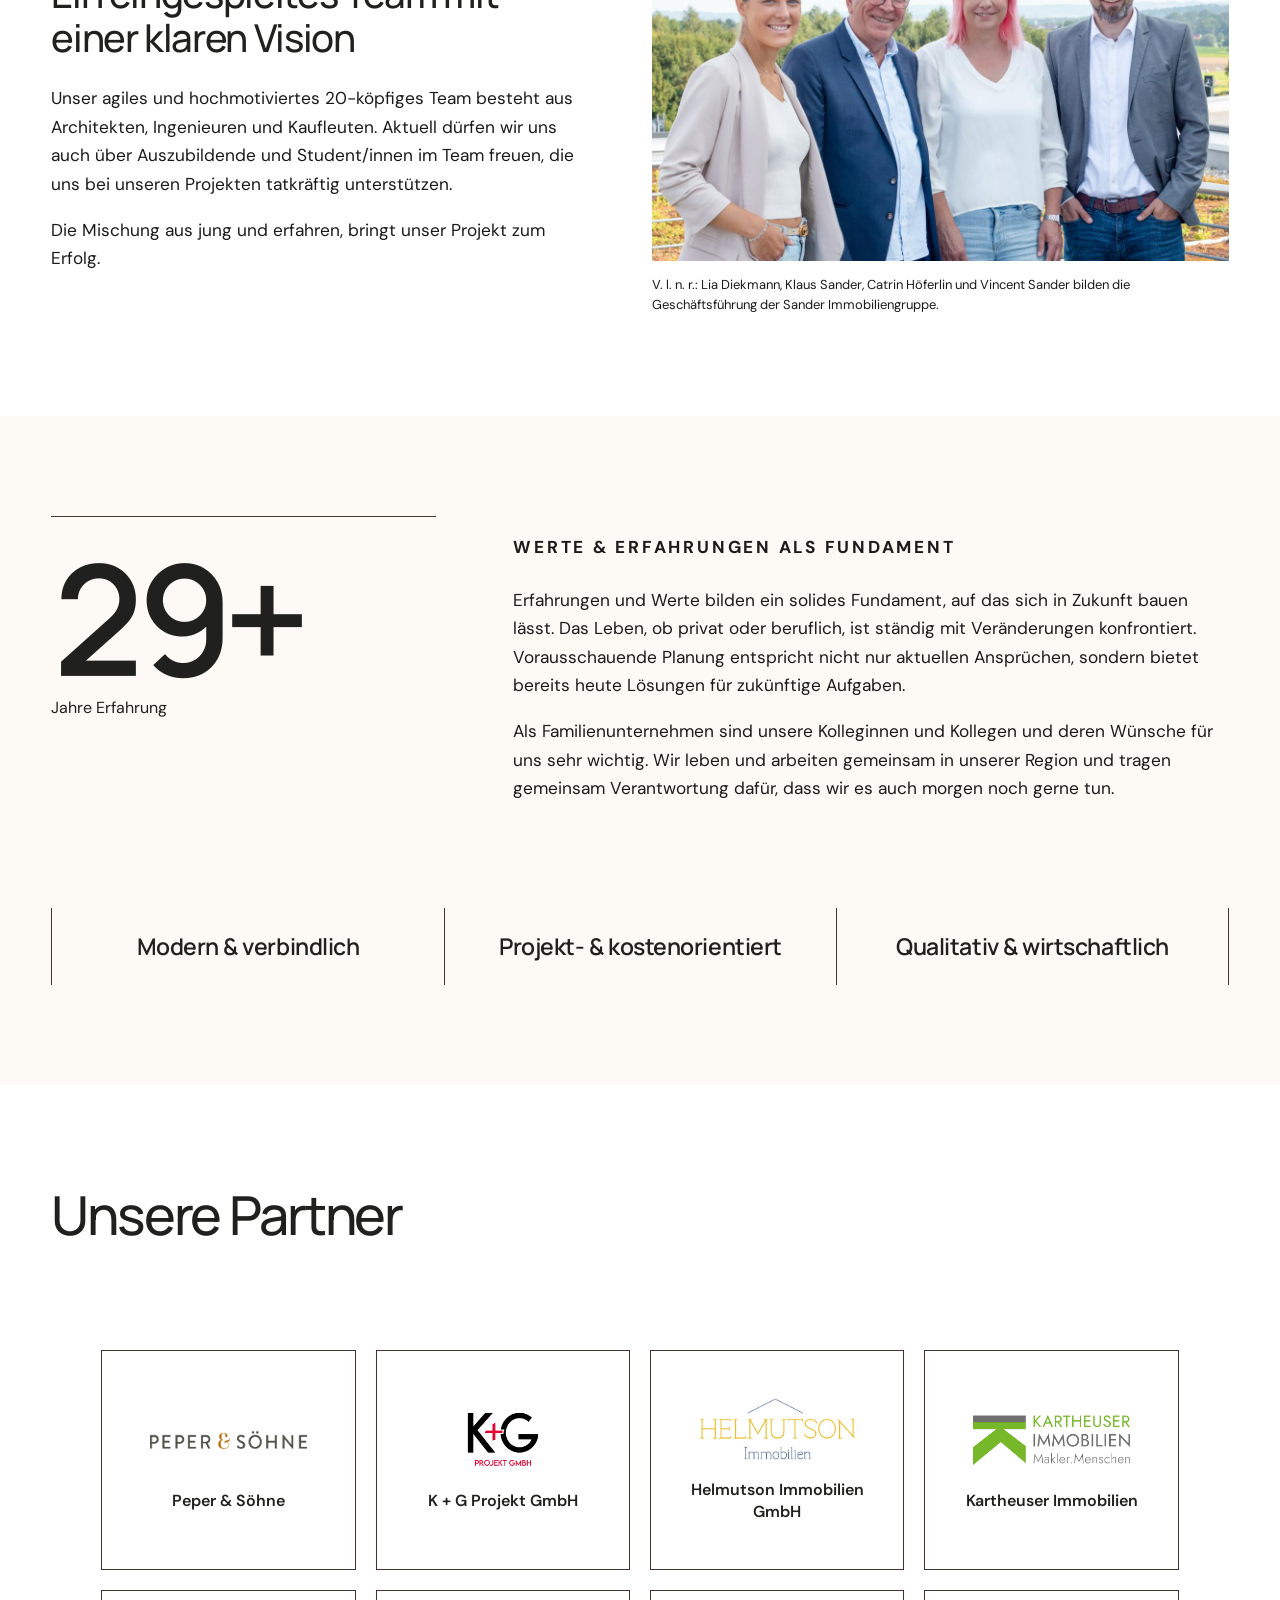
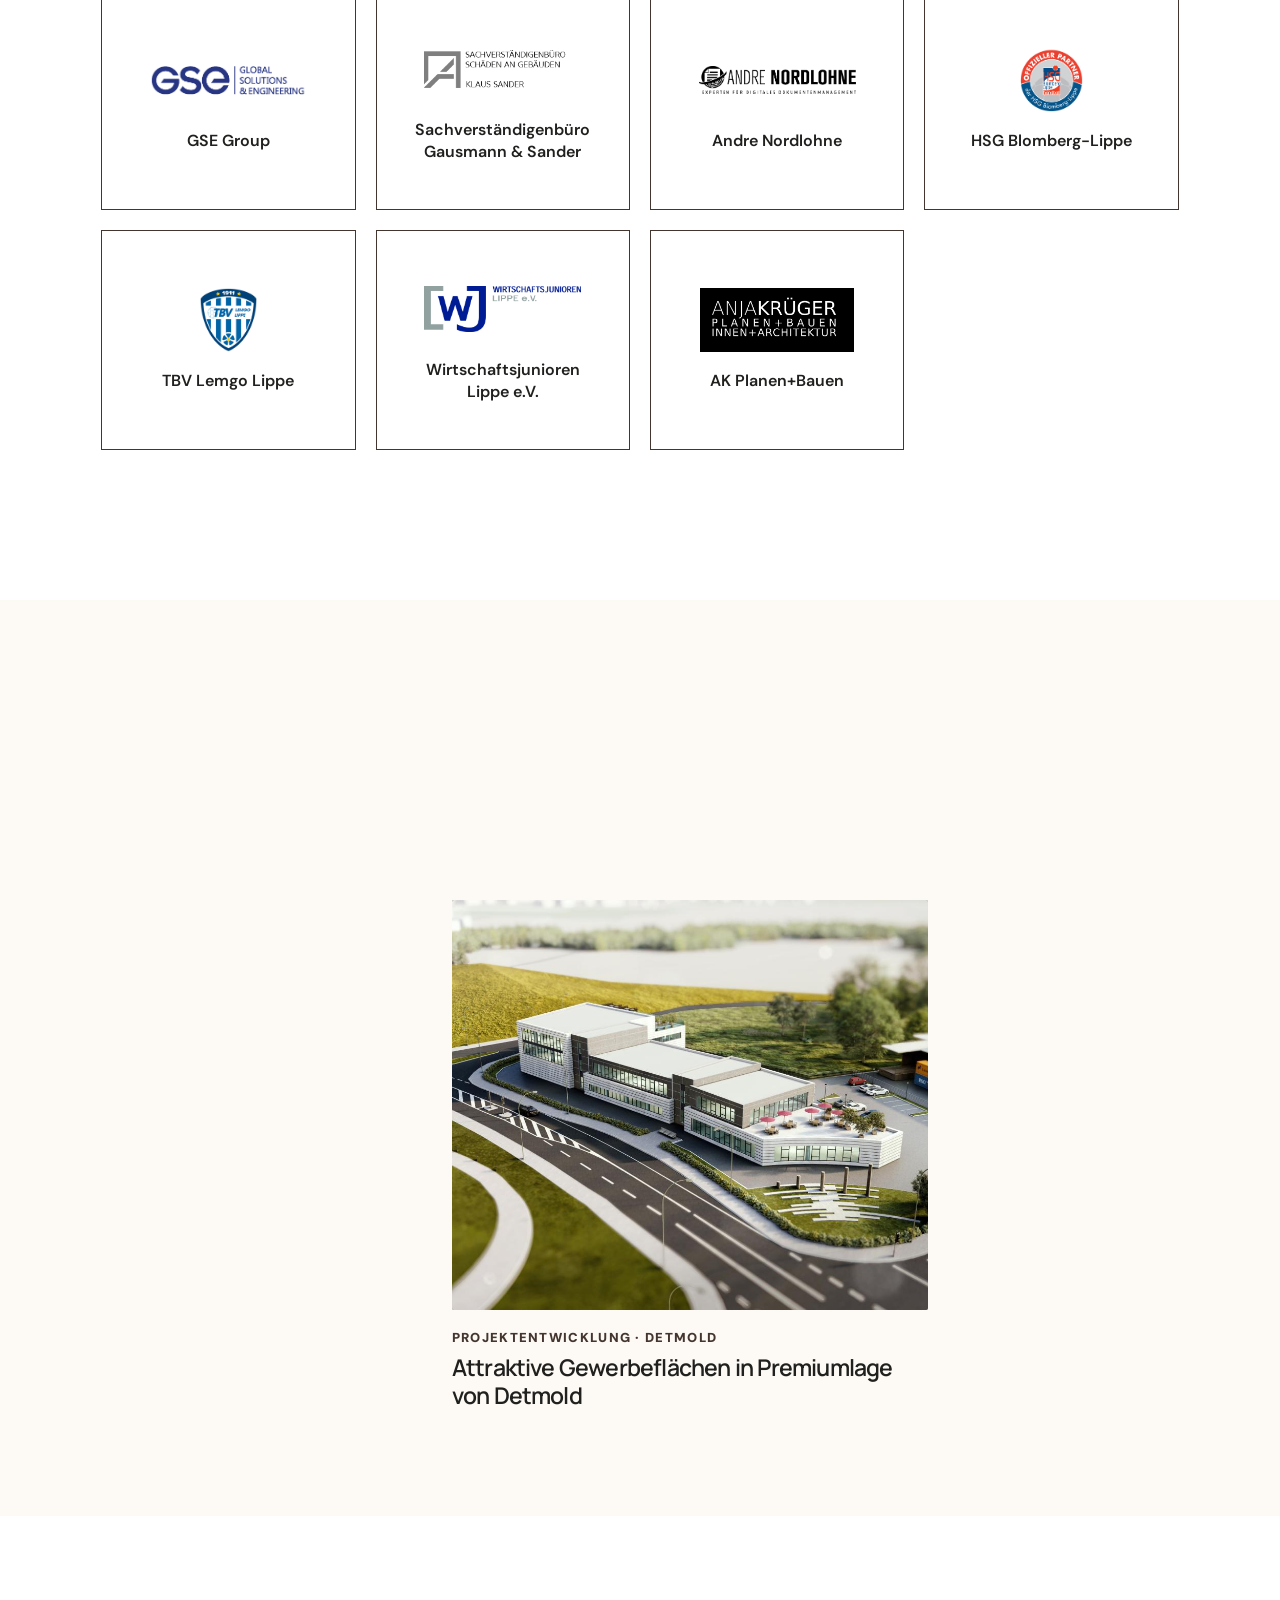
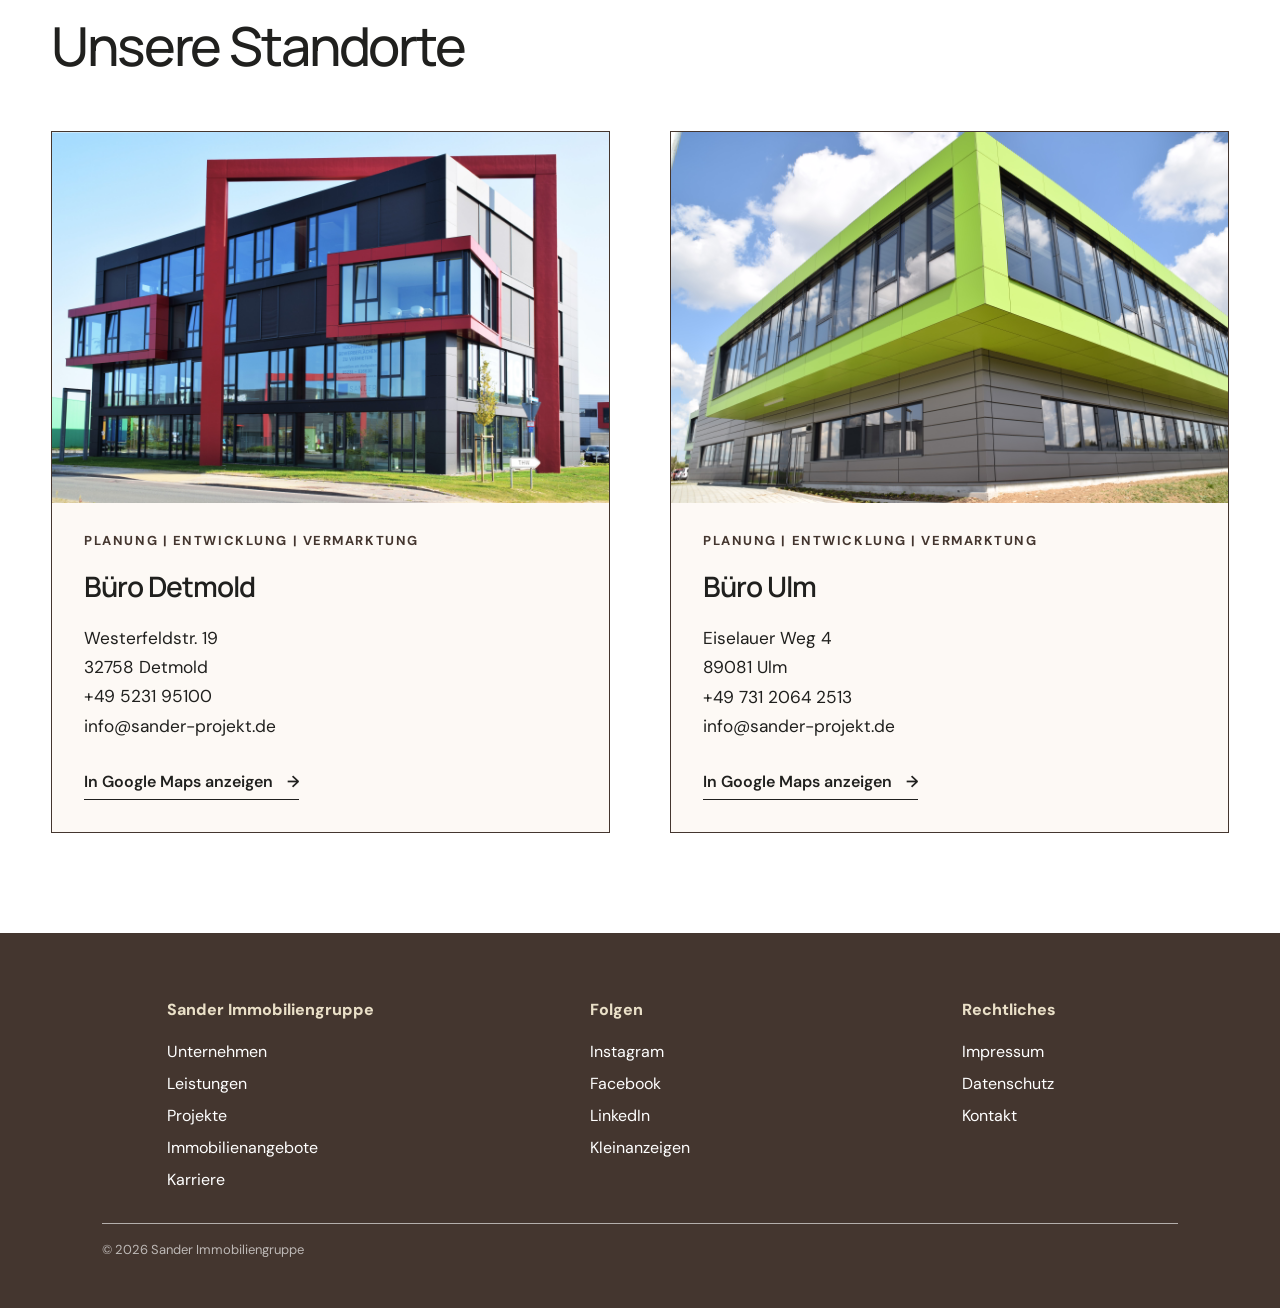
==== commit ad422445: "Version 1.2.3" ====
--- a/public/Unternehmen/unternehmen.html
+++ b/public/Unternehmen/unternehmen.html
@@ -178,7 +178,7 @@
         </div>
 
         <a class="text-link" href="Projekte/projekte.html">
-          Alle Projekte ansehen <span>↗</span>
+          Alle Projekte ansehen <span>→</span>
         </a>
       </div>
 
--- a/public/assets/css/styles.css
+++ b/public/assets/css/styles.css
@@ -1,6 +1,13 @@
+/* styles.css – bereinigt und neu strukturiert
+   Aufbau: 1 Variablen · 2 Grundlagen · 3 Header · 4 Buttons · 5 Hero · 6 Bereiche
+           7 Firmen · 8 Leistungen · 9 Projekte · 10 Kontakt · 11 Footer · 12 Animation
+           13 Responsive (große → kleine Breite) · 14 Bewegung reduzieren */
+
 @import url(
   "https://fonts.googleapis.com/css2?family=DM+Sans:opsz,wght@9..40,400;9..40,500;9..40,600;9..40,700&family=Manrope:wght@400;500;600;700&display=swap"
 );
+
+/* ---------- 1. Variablen ---------- */
 
 :root {
   --bg: #fdf9f5;
@@ -17,26 +24,26 @@
   --font-body: "DM Sans", Arial, sans-serif;
 
   --container: 1480px;
-  --gutter: clamp(20px, 4vw, 56px);
+  --gutter: clamp(30px, 4vw, 56px);
+  --header-pad: var(--gutter);              /* NEU: Seitenabstand des Headers (mobil enger) */
+  --logo-offset: 20px; 
   --space: clamp(52px, 10vw, 100px);
   --radius: 18px;
   --step--1: clamp(0.78rem, 0.74rem + 0.18vw, 0.9rem);
 
   /* Schriftgrößen – einheitlich für alle Seiten */
-  --fs-hero: clamp(42px, 6.2vw, 90px);   /* Startseite: große Hero-Überschrift */
+  --fs-hero: clamp(60px, 6.2vw, 90px);   /* Startseite: große Hero-Überschrift */
   --fs-h1: clamp(32px, 4.2vw, 60px);     /* Abschnitts- und Seitenüberschriften */
   --fs-h2: clamp(28px, 3vw, 44px);       /* Unterüberschriften großer Blöcke */
   --fs-h3: clamp(24px, 2.2vw, 32px);     /* Kartentitel (Leistungen, Stellen) */
   --fs-h4: clamp(20px, 1.8vw, 24px);     /* kleine Titel (Firmen, Projekte) */
   --fs-lead: clamp(20px, 1.7vw, 26px);   /* Einleitungstexte, Abschnitts-Label */
-  --fs-body: clamp(18px, 1.5vw, 22px);   /* Fließtext */
+  --fs-body: clamp(16px, 1.35vw, 19px);  /* Fließtext */
   --fs-small: clamp(16px, 1.2vw, 18px);  /* Listen, Buttons, Formulare, Footer */
   --fs-label: 13px;                      /* Kleinschrift in Großbuchstaben */
 }
 
-
-
-/* Grundlagen */
+/* ---------- 2. Grundlagen ---------- */
 
 * {
   box-sizing: border-box;
@@ -69,8 +76,6 @@
   width: min(var(--container), calc(100% - 2 * var(--gutter)));
   margin: auto;
 }
-
-/* Accessibility */
 
 .skip-link {
   position: fixed;
@@ -87,12 +92,13 @@
   transform: none;
 }
 
+/* ---------- 3. Header ---------- */
+
 .site-header {
   position: fixed !important;
   top: 0 !important;
   right: 0 !important;
   left: 0 !important;
-
   z-index: 99999 !important;
 
   display: flex !important;
@@ -100,8 +106,11 @@
   opacity: 1 !important;
   transform: translateY(0) !important;
 
+  align-items: center;
+  justify-content: space-between;
+
   height: 86px;
-  padding: 0 var(--gutter);
+  padding: 0 var(--header-pad);
 
   background: transparent;
   border-bottom: 1px solid transparent;
@@ -113,51 +122,55 @@
     color 0.25s ease;
 }
 
+.brand {
+  display: flex;
+  align-items: center;
+  min-width: 0;                              /* NEU: Logo darf schrumpfen */
+  margin-left: calc(-1 * var(--logo-offset));   /* NEU: zieht das Logo nach links */
+  line-height: 1;
+}
+
+.brand-logo {
+  display: block;
+  width: clamp(150px, 48vw, 280px);          /* GEÄNDERT: wird auf Handys kleiner (war 280px) */
+  max-width: 100%;
+  height: auto;
+}
+
 .site-header .brand-logo {
   filter: brightness(0) invert(1);
   transition: filter 0.25s ease;
-}
-
-/* Header */
-
-.site-header {
-  position: absolute;
-  inset: 0 0 auto;
-  z-index: 10;
-
-  display: flex;
-  align-items: center;
-  justify-content: space-between;
-
-  height: 86px;
-  padding: 0 var(--gutter);
-  color: #fff;
-}
-
-.brand {
-  display: flex;
-  align-items: center;
-  line-height: 1;
-}
-
-.brand-logo {
-  display: block;
-  width: 280px;
-  height: auto;
-  align-items: center;
 }
 
 .main-nav {
   display: flex;
   align-items: center;
   gap: 26px;
-
   font-size: 18px;
 }
 
 .main-nav a:not(.nav-contact) {
   opacity: 0.9;
 }
+
+.main-nav a:hover {
+  opacity: 1;
+  text-decoration: underline;
+}
+
+.menu-toggle,
+.footer-consent {
+  border: 0;
+  background: none;
+  color: inherit;
+  cursor: pointer;
+}
+
+.menu-toggle {
+  display: none;
+}
+
+/* ---------- 4. Buttons und Links ---------- */
 
 .nav-contact,
 .button {
@@ -180,24 +193,57 @@
   color: #20201e;
 }
 
-.main-nav a:hover {
-  opacity: 1;
-  text-decoration: underline;
-}
-
-.menu-toggle,
-.footer-consent {
-  border: 0;
-  background: none;
-  color: inherit;
+.button-primary {
+  border-color: #fff;
+  background: #fff;
+  color: #20201e;
+}
+
+.button-peach {
+  margin-top: 8px;
+  border-color: var(--peach);
+  background: var(--peach);
+  color: #fff;
   cursor: pointer;
 }
 
-.menu-toggle {
-  display: none;
-}
-
-/* Hero */
+.button:hover {
+  transform: translateY(-2px);
+  box-shadow: 0 8px 24px rgba(0, 0, 0, 0.12);
+}
+
+.button-row {
+  display: flex;
+  flex-wrap: wrap;
+  align-items: center;
+  gap: 28px;
+}
+
+.text-link {
+  display: inline-block;
+  padding-bottom: 4px;
+  border-bottom: 1px solid currentColor;
+  font-size: var(--fs-small);
+  font-weight: 600;
+  transition: transform 0.25s ease;
+}
+
+.text-link:hover {
+  transform: translateY(-2px);
+}
+
+.text-link span {
+  margin-left: 10px;
+}
+
+/* NEU: Pfeile (→ ↘) nie als Emoji darstellen */
+.button span,
+.text-link span,
+.hero-index {
+  font-variant-emoji: text;
+}
+
+/* ---------- 5. Hero ---------- */
 
 .hero {
   position: relative;
@@ -220,9 +266,6 @@
 }
 
 .hero-image {
-  position: absolute;
-  inset: 0;
-
   background-image:
     linear-gradient(
       to bottom,
@@ -231,7 +274,6 @@
       rgba(10, 12, 10, 0.24) 180px,
       rgba(10, 12, 10, 0) 330px
     ),
-
     linear-gradient(
       to left,
       rgba(10, 12, 10, 0.04) 0%,
@@ -256,6 +298,37 @@
   padding-bottom: clamp(68px, 10vh, 122px);
 }
 
+.hero h1 {
+  max-width: 900px;
+  margin: 16px 0 24px;
+  font: 600 var(--fs-hero) / 1.04 var(--font-display);
+  letter-spacing: -0.05em;
+}
+
+.hero h1 em {
+  font-weight: 400;
+}
+
+.hero-copy {
+  max-width: 60ch;
+  margin-bottom: 34px;
+  font-size: var(--fs-body);
+}
+
+.hero-index {
+  position: absolute;
+  right: var(--gutter);
+  bottom: 35px;
+  font-size: var(--fs-label);
+  letter-spacing: 0.1em;
+}
+
+/* ---------- 6. Allgemeine Bereiche ---------- */
+
+.section {
+  padding: var(--space) 0;
+}
+
 .eyebrow,
 .section-label {
   font-size: var(--fs-label);
@@ -264,74 +337,6 @@
   text-transform: uppercase;
 }
 
-.hero h1 {
-  max-width: 900px;
-  margin: 16px 0 24px;
-
-  font: 600 var(--fs-hero) / 1.04 var(--font-display);
-  letter-spacing: -0.05em;
-}
-
-.hero h1 em {
-  font-weight: 400;
-}
-
-.hero-copy {
-  max-width: 60ch;
-  margin-bottom: 34px;
-
-  font-size: var(--fs-body);
-}
-
-.button-row {
-  display: flex;
-  flex-wrap: wrap;
-  align-items: center;
-  gap: 28px;
-}
-
-.button-primary {
-  border-color: #fff;
-  background: #fff;
-  color: #20201e;
-}
-
-.button:hover {
-  transform: translateY(-2px);
-  box-shadow: 0 8px 24px rgba(0, 0, 0, 0.12);
-}
-
-.text-link {
-  display: inline-block;
-  padding-bottom: 4px;
-  font-size: var(--fs-small);
-  border-bottom: 1px solid currentColor;
-  font-weight: 600;
-  transition: transform 0.25s ease;
-}
-
-.text-link span {
-  margin-left: 10px;
-}
-
-.text-link:hover {
-  transform: translateY(-2px);
-}
-.hero-index {
-  position: absolute;
-  right: var(--gutter);
-  bottom: 35px;
-
-  font-size: var(--fs-label);
-  letter-spacing: 0.1em;
-}
-
-/* Allgemeine Bereiche */
-
-.section {
-  padding: var(--space) 0;
-}
-
 .section-label {
   margin-bottom: 24px;
   font-size: var(--fs-lead);
@@ -349,7 +354,6 @@
 .section-head h2,
 .contact h2 {
   margin: 0;
-
   font: 500 var(--fs-h1) / 1.12 var(--font-display);
   letter-spacing: -0.045em;
 }
@@ -357,7 +361,6 @@
 .two-col p {
   max-width: 60ch;
   margin: 0 0 18px;
-
   color: var(--muted);
   font-size: var(--fs-body);
   line-height: 1.65;
@@ -366,14 +369,19 @@
 .placeholder-note {
   padding-left: 14px;
   border-left: 2px solid var(--peach);
-
   color: var(--olive) !important;
   font-size: var(--fs-small) !important;
 }
 
-/* =========================================================
-   FIRMEN-GRID – wachsende Karten mit Linien (aus Portfolio)
-   ========================================================= */
+.split {
+  display: flex;
+  align-items: end;
+  justify-content: space-between;
+  gap: 30px;
+  max-width: none;
+}
+
+/* ---------- 7. Firmen-Karten ---------- */
 
 .firm-cards {
   display: grid;
@@ -405,7 +413,7 @@
   display: block;
   width: auto;
   max-width: 100%;
-  height: 80px;                 
+  height: 80px;
   margin: 0 0 32px;
   object-fit: contain;
   object-position: center;
@@ -444,14 +452,17 @@
   line-height: 1.6;
 }
 
-/* Leistungen */
+/* ---------- 8. Leistungen ---------- */
+
 .section-muted {
   padding: var(--space) 0;
   background: var(--surface);
 }
+
 .service-list {
+  --service-gap: clamp(24px, 3vw, 56px);
+
   display: grid;
-  --service-gap: clamp(24px, 3vw, 56px);
   grid-template-columns: repeat(
     auto-fit,
     minmax(min(100%, max(300px, calc((100% - 2 * var(--service-gap)) / 3 - 1px))), 1fr)
@@ -488,33 +499,29 @@
 
 .service-card p {
   max-width: 38ch;
-  font-size: var(--fs-body);
   margin: 0;
   color: var(--muted);
+  font-size: var(--fs-body);
   line-height: 1.6;
 }
 
-/* Projekte */
-
-.split {
-  display: flex;
-  align-items: end;
-  justify-content: space-between;
-  gap: 30px;
-
-  max-width: none;
-}
+/* ---------- 9. Projekte ---------- */
 
 .project-grid {
   display: grid;
   grid-template-columns: repeat(12, 1fr);
   gap: 24px;
-  
   margin-top: 60px;
 }
 
 .project-card {
   grid-column: span 4;
+  display: block;
+  align-self: start;
+  height: fit-content;
+  color: inherit;
+  text-decoration: none;
+  cursor: pointer;
 }
 
 .project-card:nth-child(2) {
@@ -527,9 +534,39 @@
   margin-top: 8px;
 }
 
+.project-card.reveal.is-visible {
+  transition: transform 0.35s ease, opacity 0.6s ease;
+}
+
+.project-card.reveal.is-visible:hover,
+.project-card.reveal.is-visible:focus-visible {
+  transform: scale(1.03);
+}
+
+.project-card:focus-visible {
+  outline: 2px solid var(--olive);
+  outline-offset: 6px;
+}
+
+.project-card h3 {
+  margin: 6px 0;
+  font: 600 var(--fs-h4) / 1.2 var(--font-display);
+  letter-spacing: -0.035em;
+  transition: color 0.25s;
+}
+
+.project-card:hover h3 {
+  text-decoration: underline;
+  text-underline-offset: 4px;
+}
+
 .project-image {
   position: relative;
+  height: clamp(250px, 32vw, 430px);
+  margin-bottom: 18px;
   overflow: hidden;
+  border-radius: 2px;
+  background: linear-gradient(135deg, #a29f94, #5c6257);
 }
 
 .project-image img {
@@ -537,13 +574,6 @@
   width: 100%;
   height: 100%;
   object-fit: cover;
-}
-.project-image {
-  height: clamp(250px, 32vw, 430px);
-  margin-bottom: 18px;
-  border-radius: 2px;
-
-  background: linear-gradient(135deg, #a29f94, #5c6257);
 }
 
 .project-card:nth-child(2) .project-image {
@@ -562,46 +592,7 @@
   text-transform: uppercase;
 }
 
-.project-card h3 {
-  margin: 6px 0;
-
-  font: 600 var(--fs-h4) / 1.2 var(--font-display);
-  letter-spacing: -0.035em;
-}
-
-.project-card {
-  display: block;  
-  align-self: start;        
-  height: fit-content;                  
-  color: inherit;
-  text-decoration: none;
-  cursor: pointer;
-}
-
-.project-card.reveal.is-visible {
-  transition: transform 0.35s ease, opacity 0.6s ease;   
-}
-
-.project-card.reveal.is-visible:hover,
-.project-card.reveal.is-visible:focus-visible {
-  transform: scale(1.03);            
-}
-
-.project-card:focus-visible {
-  outline: 2px solid var(--olive);   
-  outline-offset: 6px;
-}
-
-.project-card h3 {
-  transition: color 0.25s;
-}
-
-.project-card:hover h3 {
-  text-decoration: underline;        
-  text-underline-offset: 4px;
-}
-
-/* Kontakt */
+/* ---------- 10. Kontakt ---------- */
 
 .contact {
   padding: var(--space) 0;
@@ -623,8 +614,8 @@
 
 .contact address {
   margin-top: 48px;
+  color: var(--text);
   font-size: var(--fs-body);
-  color: var(--text);
   font-style: normal;
 }
 
@@ -662,7 +653,6 @@
   border-bottom: 1px solid var(--peach);
   border-radius: 0;
   outline: 0;
-
   background: transparent;
   color: var(--muted);
   font-size: var(--fs-small);
@@ -684,7 +674,6 @@
   flex-direction: row;
   align-items: flex-start;
   gap: 9px;
-
   color: var(--peach);
   font-weight: 400;
 }
@@ -698,27 +687,30 @@
   text-decoration: underline;
 }
 
-.button-peach {
-  margin-top: 8px;
-  border-color: var(--peach);
-
-  background: var(--peach);
-  color: #ffffff;
-  cursor: pointer;
-}
-
 .form-status {
   margin: 0;
+  color: var(--peach);
   font-size: var(--fs-small);
-  color: var(--peach);
-}
-
-/* Footer */
+}
+
+/* ---------- 11. Footer ---------- */
 
 .site-footer {
   padding: 2rem 0;
   background: #44362f;
   color: var(--surface);
+}
+
+.site-footer p {
+  font-size: var(--fs-small);
+}
+
+.site-footer a:not(.brand) {
+  display: block;
+  width: max-content;
+  margin: 0.4rem 0;
+  color: var(--surface);
+  font-size: var(--fs-small);
 }
 
 .footer-grid {
@@ -729,44 +721,25 @@
   padding: 1rem var(--gutter);
 }
 
+.footer-label {
+  color: #eae0c8;
+  font-weight: 800;
+}
+
+.copyright {
+  grid-column: 1 / -1;
+  margin: 1rem 0 0;
+  padding-top: 1rem;
+  border-top: 1px solid color-mix(in srgb, var(--surface) 60%, transparent);
+  color: color-mix(in srgb, var(--surface) 65%, transparent);
+}
+
 .footer-grid .copyright {
   justify-self: stretch;
   font-size: var(--fs-label);
 }
-.footer-label{
-  color: #eae0c8;
-  font-weight: 800;
-}
-
-.site-footer p {
-  font-size: var(--fs-small);
-}
-
-.site-footer a:not(.brand) {
-  display: block;
-  width: max-content;
-  margin: 0.4rem 0;
-  color: var(--surface);
-  font-size: var(--fs-small);
-}
-
-.copyright {
-  grid-column: 1 / -1;
-
-  margin: 1rem 0 0;
-  padding-top: 1rem;
-  border-top: 1px solid color-mix(in srgb, var(--surface) 60%, transparent);
-
-  color: color-mix(in srgb, var(--surface) 65%, transparent);
-}
-
-@media (max-width: 720px) {
-  .footer-grid {
-    grid-template-columns: 1fr;
-    justify-items: start;
-  }
-}
-/* Animation */
+
+/* ---------- 12. Animation ---------- */
 
 .reveal {
   opacity: 0;
@@ -779,191 +752,9 @@
   transform: none;
 }
 
-/* Tablet und Mobil */
-@media (max-width: 1000px) {
-  .firm-cards { grid-template-columns: 1fr }
-}
-
-@media (max-width: 800px) {
-  .site-header {
-    height: 72px;
-  }
-
-  .menu-toggle {
-    display: flex;
-    align-items: center;
-    gap: 8px;
-  }
-
-  .menu-toggle span {
-    display: block;
-    width: 18px;
-    height: 1px;
-    background: currentColor;
-  }
-
-  .main-nav {
-    position: absolute;
-    top: 72px;
-    right: 0;
-    left: 0;
-
-    display: none;
-    flex-direction: column;
-    align-items: flex-start;
-
-    padding: 25px var(--gutter);
-    background: #20201e;
-    color: #fff;
-  }
-
-  .main-nav.is-open {
-    display: flex;
-  }
-
-  .nav-contact {
-    margin-top: 8px;
-  }
-
-  .hero {
-    min-height: 680px;
-  }
-
-  .two-col,
-  .contact-grid {
-    grid-template-columns: 1fr;
-    gap: 34px;
-  }
-
-  .company-grid,
-  .job-grid {
-    grid-template-columns: 1fr;
-  }
-
-  .company-grid {
-    margin-top: 55px;
-  }
-
-  .service-card {
-    grid-template-columns: 38px 1fr;
-    gap: 14px;
-  }
-
-  .service-card p,
-  .service-card a {
-    grid-column: 2;
-  }
-
-  .project-grid {
-    grid-template-columns: 1fr;
-    gap: 36px;
-  }
-
-  .project-card,
-  .project-card:nth-child(2),
-  .project-card:nth-child(3) {
-    grid-column: auto;
-    margin-top: 0;
-  }
-
-  .project-image {
-    height: 65vw;
-  }
-
-  .process-grid {
-    grid-template-columns: 1fr 1fr;
-  }
-
-  .contact-form {
-    margin-top: 16px;
-  }
-
-  .footer-grid {
-    grid-template-columns: 1fr;
-  }
-
-  .footer-grid small {
-    grid-column: auto;
-    margin-top: 10px;
-  }
-}
-
-@media (max-width: 480px) {
-  .hero h1 {
-    font-size: 43px;
-  }
-
-  .process-grid,
-  .contact-form {
-    grid-template-columns: 1fr;
-  }
-
-  .field-full {
-    grid-column: auto;
-  }
-}
-
-@media (prefers-reduced-motion: reduce) {
-  html {
-    scroll-behavior: auto;
-  }
-
-  .reveal {
-    opacity: 1;
-    transform: none;
-    transition: none;
-  }
-
-  * {
-    transition: none !important;
-  }
-}
-
-@media (max-width: 720px) {
-  .footer-grid {
-    grid-template-columns: 1fr;
-  }
-}
-
-/* Tablet und Smartphone: Karten untereinander, Linien dauerhaft sichtbar */
-@media (max-width: 900px) {
-  .company-grid {
-    flex-direction: column;
-    margin-top: 60px;
-  }
-
-  .company-grid article {
-    padding: 28px 24px;
-    transition: none;
-  }
-  .company-grid article,
-  .company-grid article:last-child {
-    border-left: 0;
-    border-right: 0;
-  }
-  .company-grid article:hover,
-  .company-grid article:focus-within {
-    flex-grow: 1;
-  }
-
-  .company-grid article::before,
-  .company-grid article::after {
-    opacity: 1;
-    transform: scaleX(1);
-  }
-}
-
-/* Touch-Geräte ohne Hover: Linien dauerhaft sichtbar */
-@media (hover: none) {
-  .company-grid article::before,
-  .company-grid article::after {
-    opacity: 1;
-    transform: scaleX(1);
-  }
-  .project-card.reveal.is-visible:hover { transform: none; }
-}
-
-/* NEU: Tablet – Burger-Menü mit kleinem Dropdown, Kontakt-Button entfällt */
+/* ---------- 13. Responsive (große → kleine Breite) ---------- */
+
+/* Tablet: Burger-Menü mit kleinem Dropdown, Kontakt-Button entfällt */
 @media (max-width: 1100px) {
   .menu-toggle {
     display: flex;
@@ -986,7 +777,7 @@
   .main-nav {
     position: absolute;
     top: calc(100% + 6px);
-    right: var(--gutter);
+    right: var(--header-pad);                /* GEÄNDERT: bündig mit Header-Abstand (war var(--gutter)) */
     left: auto;
 
     display: none;
@@ -1015,11 +806,135 @@
   }
 }
 
-/* Bewegung reduzieren */
+@media (max-width: 1000px) {
+  .firm-cards {
+    grid-template-columns: 1fr;
+  }
+}
+
+/* Handy */
+@media (max-width: 800px) {
+  :root {
+    --header-pad: clamp(4px, 2vw, 16px);     /* NEU: je enger, desto näher am Rand */
+  }
+
+  .site-header {
+    height: 72px;
+  }
+
+  .hero {
+    min-height: 680px;
+  }
+
+  .two-col,
+  .contact-grid {
+    grid-template-columns: 1fr;
+    gap: 34px;
+  }
+
+  .job-grid {
+    grid-template-columns: 1fr;
+  }
+
+  .process-grid {
+    grid-template-columns: 1fr 1fr;
+  }
+
+  .service-card {
+    gap: 14px;
+  }
+
+  .split {                          
+    flex-direction: column;
+    align-items: flex-start;
+    gap: 20px;
+  }
+
+  .split .text-link {               
+    align-self: flex-start;
+    white-space: nowrap;            
+  }
+
+  .project-grid {
+    grid-template-columns: 1fr;
+    gap: 36px;
+  }
+
+  .project-card,
+  .project-card:nth-child(2),
+  .project-card:nth-child(3) {
+    grid-column: auto;
+    margin-top: 0;
+  }
+
+  .project-image {
+    height: 65vw;
+  }
+
+  .contact-form {
+    margin-top: 16px;
+  }
+
+  .footer-grid {
+    grid-template-columns: 1fr;
+  }
+
+  .footer-grid small {
+    grid-column: auto;
+    margin-top: 10px;
+  }
+}
+
+@media (max-width: 720px) {
+  .footer-grid {
+    justify-items: start;
+  }
+}
+
+@media (max-width: 600px) {                          
+  .button-row {
+    flex-direction: column;                          /* Button und Link immer untereinander, kein zufälliger Umbruch */
+    align-items: flex-start;
+    gap: 22px;
+  }
+
+  .text-link {
+    margin-left: 5px;                               /* Text startet exakt unter dem Text im Button (Button-Padding 19px + 1px Rand) */
+  }
+}
+
+@media (max-width: 480px) {
+  .process-grid,
+  .contact-form {
+    grid-template-columns: 1fr;
+  }
+
+  .field-full {
+    grid-column: auto;
+  }
+}
+
+/* Touch-Geräte ohne Hover: kein Zoom der Projekt-Karten */
+@media (hover: none) {
+  .project-card.reveal.is-visible:hover {
+    transform: none;
+  }
+}
+
+/* ---------- 14. Bewegung reduzieren ---------- */
+
 @media (prefers-reduced-motion: reduce) {
-  .company-grid article,
-  .company-grid article::before,
-  .company-grid article::after {
+  html {
+    scroll-behavior: auto;
+  }
+
+  .reveal {
+    opacity: 1;
+    transform: none;
     transition: none;
   }
-}+
+  * {
+    transition: none !important;
+  }
+}
--- a/public/Unternehmen/unternehmen.css
+++ b/public/Unternehmen/unternehmen.css
@@ -309,7 +309,7 @@
 
 @media (max-width: 1000px) {
   .firm-cards { grid-template-columns: 1fr; }
-  .firm-partners { grid-template-columns: repeat(3, 1fr); }
+  .firm-partners { grid-template-columns: repeat(3, minmax(0, 1fr)); }
 }
 
 @media (max-width: 800px) {
@@ -321,15 +321,26 @@
   .firm-pillars { grid-template-columns: 1fr; }
   .firm-pillars li { border-right: 1px solid var(--line); border-bottom: 0; }
   .firm-pillars li:last-child { border-bottom: 1px solid var(--line); }
-  .firm-partners { grid-template-columns: repeat(2, 1fr); }
-}
-
-@media (max-width: 1000px) {
-  .firm-partners { grid-template-columns: repeat(3, minmax(0, 1fr)); }
-}
-@media (max-width: 800px) {
+  .firm-partners {                                   
+    grid-template-columns: repeat(2, minmax(0, 1fr));
+    gap: 12px;
+    padding: 24px 0;                                
+  }
+}
+
+@media (max-width: 480px) {
   .firm-partners { grid-template-columns: repeat(2, minmax(0, 1fr)); }
-}
-@media (max-width: 480px) {
-  .firm-partners { grid-template-columns: 1fr; }
-}
+
+  .firm-partner {                                    
+    min-height: 150px;
+    padding: 16px 10px;
+    gap: 12px;
+  }
+  .firm-partner img {                                
+    height: 40px;
+    max-width: 90%;
+  }
+  .firm-partner span {                               
+    font-size: 14px;
+  }
+}
